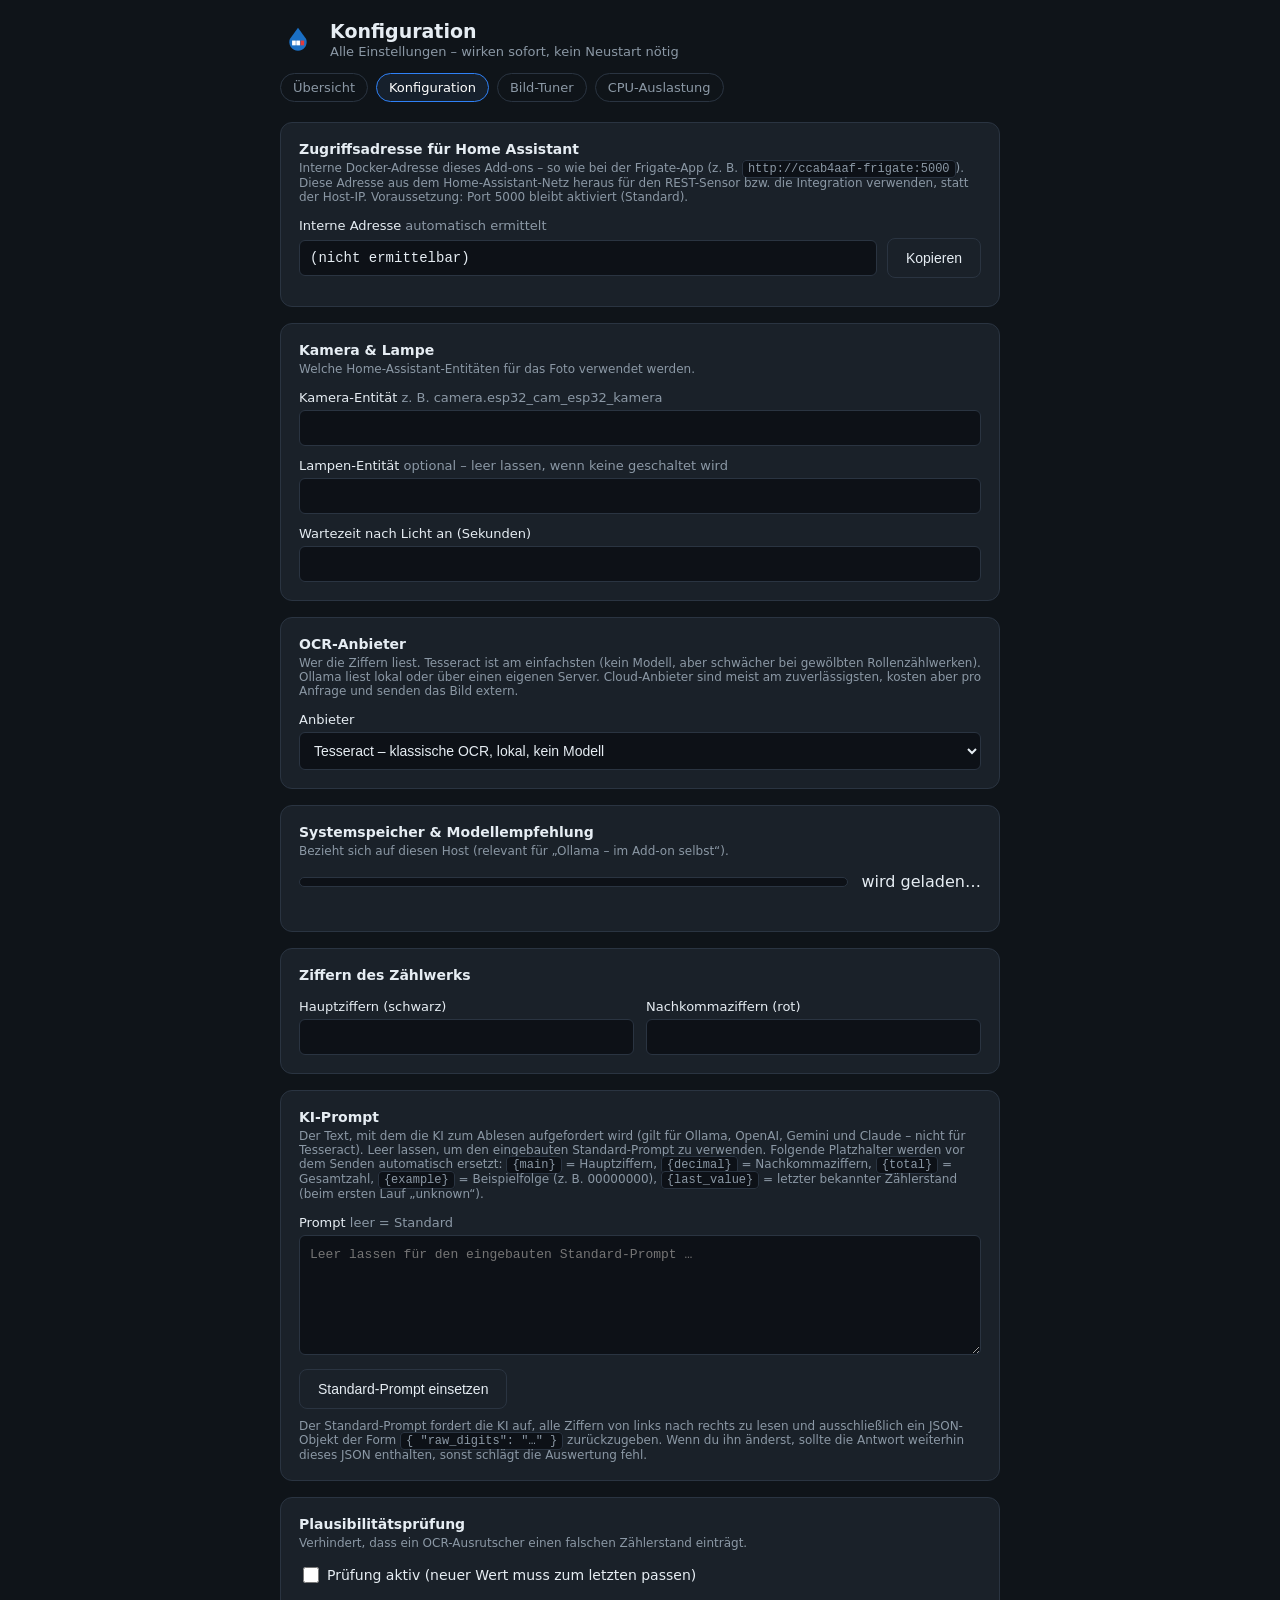
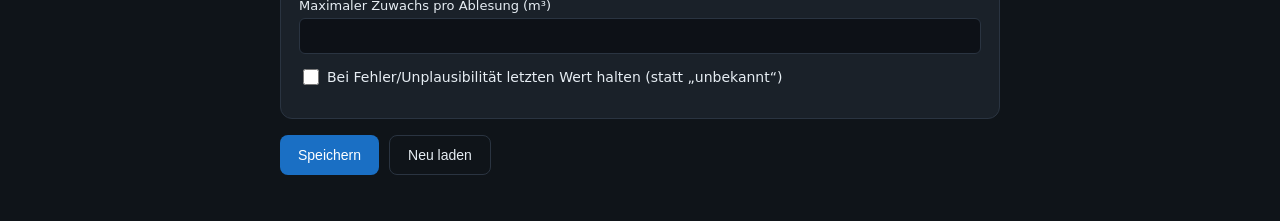
==== wasserzaehler_ocr/config.html @ 9ac81c45 "Add files via upload" ====
<!DOCTYPE html>
<html lang="de">
<head>
<meta charset="utf-8">
<base href="./">
<meta name="viewport" content="width=device-width, initial-scale=1">
<title>Wasserzähler OCR – Konfiguration</title>
<style>
  :root { --bg:#0f1419; --card:#1a2129; --fg:#e6edf3; --muted:#8b98a5;
          --accent:#1a6fc4; --accent2:#2f81f7; --ok:#2ea043; --warn:#e23b3b; --amber:#d29922; }
  * { box-sizing:border-box; }
  body { margin:0; background:var(--bg); color:var(--fg);
         font-family:system-ui,-apple-system,Segoe UI,Roboto,sans-serif; }
  .wrap { max-width:760px; margin:0 auto; padding:20px; }
  header { display:flex; align-items:center; gap:14px; margin-bottom:10px; }
  .drop { width:36px; height:36px; flex:none; }
  h1 { margin:0; font-size:19px; }
  .sub { color:var(--muted); font-size:13px; margin-top:2px; }
  nav { display:flex; gap:8px; margin:14px 0 20px; }
  nav a { color:var(--muted); text-decoration:none; font-size:13px; padding:6px 12px;
          border-radius:999px; border:1px solid #2a3441; }
  nav a.active, nav a:hover { color:#fff; border-color:var(--accent2); background:#16202c; }
  .card { background:var(--card); border:1px solid #2a3441; border-radius:12px; padding:18px; margin-bottom:16px; }
  .card h2 { margin:0 0 4px; font-size:14px; color:var(--fg); }
  .card .desc { color:var(--muted); font-size:12px; margin-bottom:14px; }
  label { display:block; font-size:13px; margin:12px 0 5px; color:var(--fg); }
  label .hint { color:var(--muted); font-weight:normal; }
  input[type=text], input[type=number], input[type=password], select, textarea {
        width:100%; background:#0d1117; color:var(--fg); border:1px solid #2a3441;
        border-radius:6px; padding:9px 10px; font-size:14px; }
  textarea { font-family:ui-monospace,Menlo,Consolas,monospace; font-size:13px;
        line-height:1.5; resize:vertical; min-height:120px; }
  code { background:#0d1117; border:1px solid #2a3441; border-radius:4px;
        padding:1px 5px; font-size:12px; }
  input[type=checkbox] { width:16px; height:16px; vertical-align:middle; margin-right:8px; }
  .checkrow { display:flex; align-items:center; margin:12px 0; font-size:14px; }
  .provider-fields { border-left:2px solid #2a3441; padding-left:14px; margin-top:14px; display:none; }
  .provider-fields.show { display:block; }
  .row2 { display:grid; grid-template-columns:1fr 1fr; gap:12px; }
  @media (max-width:560px){ .row2 { grid-template-columns:1fr; } }
  button { background:var(--accent); color:#fff; border:0; border-radius:8px;
          padding:11px 18px; font-size:14px; cursor:pointer; }
  button:hover { background:var(--accent2); }
  button.ghost { background:transparent; border:1px solid #2a3441; color:var(--fg); }
  .status { font-size:13px; margin-top:12px; min-height:18px; }
  .status.ok { color:var(--ok); } .status.err { color:var(--warn); }
  .ramwrap { display:flex; align-items:center; gap:14px; flex-wrap:wrap; }
  .rambar { flex:1; min-width:160px; height:10px; border-radius:999px; background:#0d1117;
            border:1px solid #2a3441; overflow:hidden; }
  .rambar-fill { height:100%; background:var(--accent2); }
  .modeltable { width:100%; border-collapse:collapse; font-size:13px; margin-top:12px; }
  .modeltable th, .modeltable td { text-align:left; padding:8px 6px; border-bottom:1px solid #222c36; }
  .modeltable th { color:var(--muted); font-weight:normal; font-size:12px; }
  .fits { color:var(--ok); } .nofits { color:var(--muted); }
  .usebtn { font-size:12px; padding:5px 10px; }
  .note { font-size:12px; color:var(--muted); margin-top:10px; }
</style>
</head>
<body>
<div class="wrap">
  <header>
    <svg class="drop" viewBox="0 0 256 256" xmlns="http://www.w3.org/2000/svg">
      <path d="M128 40 L70 120 a62 62 0 1 0 116 0 Z" fill="#1a6fc4"/>
      <rect x="86" y="132" width="26" height="34" fill="#fff"/>
      <rect x="116" y="132" width="26" height="34" fill="#fff"/>
      <rect x="146" y="132" width="26" height="34" fill="#e23b3b"/>
    </svg>
    <div><h1>Konfiguration</h1><div class="sub">Alle Einstellungen – wirken sofort, kein Neustart nötig</div></div>
  </header>
  <nav>
    <a href=".">Übersicht</a>
    <a href="config" class="active">Konfiguration</a>
    <a href="tuner">Bild-Tuner</a>
 <a href="cpu" style="color:#8b98a5;text-decoration:none;font-size:13px;padding:6px 12px;border-radius:999px;border:1px solid #2a3441;">CPU-Auslastung</a>
  </nav>

  <div class="card">
    <h2>Zugriffsadresse für Home Assistant</h2>
    <div class="desc">Interne Docker-Adresse dieses Add-ons – so wie bei der Frigate-App
      (z. B. <code>http://ccab4aaf-frigate:5000</code>). Diese Adresse aus dem
      Home-Assistant-Netz heraus für den REST-Sensor bzw. die Integration verwenden,
      statt der Host-IP. Voraussetzung: Port 5000 bleibt aktiviert (Standard).</div>
    <label>Interne Adresse <span class="hint">automatisch ermittelt</span></label>
    <div style="display:flex; gap:10px; align-items:center;">
      <input type="text" id="internal_url" readonly style="font-family:ui-monospace,Menlo,Consolas,monospace;">
      <button id="copyUrlBtn" class="ghost" type="button" style="white-space:nowrap;">Kopieren</button>
    </div>
    <div class="note" id="hostinfo_note"></div>
  </div>

  <div class="card">
    <h2>Kamera &amp; Lampe</h2>
    <div class="desc">Welche Home-Assistant-Entitäten für das Foto verwendet werden.</div>
    <label>Kamera-Entität <span class="hint">z. B. camera.esp32_cam_esp32_kamera</span></label>
    <input type="text" id="camera_entity">
    <label>Lampen-Entität <span class="hint">optional – leer lassen, wenn keine geschaltet wird</span></label>
    <input type="text" id="light_entity">
    <label>Wartezeit nach Licht an (Sekunden)</label>
    <input type="number" id="light_warmup" min="0" step="1">
  </div>

  <div class="card">
    <h2>OCR-Anbieter</h2>
    <div class="desc">Wer die Ziffern liest. Tesseract ist am einfachsten (kein Modell, aber schwächer bei
      gewölbten Rollenzählwerken). Ollama liest lokal oder über einen eigenen Server. Cloud-Anbieter sind
      meist am zuverlässigsten, kosten aber pro Anfrage und senden das Bild extern.</div>
    <label>Anbieter</label>
    <select id="ocr_provider">
      <option value="tesseract">Tesseract – klassische OCR, lokal, kein Modell</option>
      <option value="ollama_local">Ollama – im Add-on selbst (lokal)</option>
      <option value="ollama_remote">Ollama – eigener Server (extern)</option>
      <option value="openai">OpenAI (Cloud)</option>
      <option value="gemini">Google Gemini (Cloud)</option>
      <option value="claude">Anthropic Claude (Cloud)</option>
    </select>

    <div class="provider-fields" id="fields_tesseract">
      <div class="note">Keine weiteren Einstellungen nötig. Tesseract läuft direkt im Add-on.</div>
    </div>

    <div class="provider-fields" id="fields_ollama_local">
      <label>Modell <span class="hint">wird beim ersten Start automatisch geladen</span></label>
      <input type="text" id="ollama_model_local" placeholder="z. B. qwen2.5vl:3b">
      <div class="note">Läuft auf diesem Host (derselbe Rechner wie Home Assistant) –
        die RAM-Empfehlung unten bezieht sich genau darauf.</div>
      <label>CPU-Threads pro Anfrage <span class="hint">0 = automatisch (Ollama entscheidet)</span></label>
      <input type="number" id="ollama_num_thread_local" min="0" step="1">
      <label>Maximale CPU-Auslastung <span class="hint">0 = unbegrenzt. 100% = 1 Kern voll, 400% = 4 Kerne voll</span></label>
      <input type="number" id="ollama_local_cpu_percent" min="0" step="25">
      <div class="note">Beide Regler bremsen die Erkennung, wenn sie zu eng gesetzt sind – gut zum
        Schonen des Home-Assistant-Hosts, aber Ablesungen dauern dann länger.</div>
      <div class="btns" style="margin-top:14px;">
        <button id="pruneLocalBtn" class="ghost" type="button">Ungenutzte Modelle löschen</button>
      </div>
      <div class="note">Entfernt alle im Add-on heruntergeladenen Ollama-Modelle bis auf das oben
        eingetragene – schafft Speicherplatz auf dem Home-Assistant-Host. Gelöschte Modelle werden bei
        erneuter Nutzung automatisch neu geladen.</div>
      <div class="status" id="pruneLocalStatus"></div>
    </div>

    <div class="provider-fields" id="fields_ollama_remote">
      <label>Server-URL <span class="hint">vollständig, inkl. /api/generate</span></label>
      <input type="text" id="ollama_url" placeholder="http://192.168.3.50:11434/api/generate">
      <label>Modell</label>
      <input type="text" id="ollama_model_remote" placeholder="z. B. qwen2.5vl:7b">
      <label>Timeout (Sekunden)</label>
      <input type="number" id="ollama_timeout" min="5" step="5">
      <label>CPU-Threads pro Anfrage <span class="hint">0 = automatisch. Wirkt auf dem externen Server.</span></label>
      <input type="number" id="ollama_num_thread_remote" min="0" step="1">
      <div class="btns" style="margin-top:14px;">
        <button id="pruneRemoteBtn" class="ghost" type="button">Ungenutzte Modelle löschen</button>
      </div>
      <div class="note">Entfernt auf dem externen Ollama-Server alle heruntergeladenen Modelle bis auf das
        oben eingetragene. Gelöschte Modelle werden bei erneuter Nutzung automatisch neu geladen.</div>
      <div class="status" id="pruneRemoteStatus"></div>
    </div>

    <div class="provider-fields" id="fields_openai">
      <label>API-Schlüssel <span class="hint" id="openai_key_hint"></span></label>
      <input type="password" id="openai_api_key" placeholder="sk-...">
      <label>Modell</label>
      <input type="text" id="openai_model" placeholder="gpt-4o-mini">
    </div>

    <div class="provider-fields" id="fields_gemini">
      <label>API-Schlüssel <span class="hint" id="gemini_key_hint"></span></label>
      <input type="password" id="gemini_api_key" placeholder="AIza...">
      <label>Modell</label>
      <input type="text" id="gemini_model" placeholder="gemini-2.0-flash">
    </div>

    <div class="provider-fields" id="fields_claude">
      <label>API-Schlüssel <span class="hint" id="claude_key_hint"></span></label>
      <input type="password" id="claude_api_key" placeholder="sk-ant-...">
      <label>Modell</label>
      <input type="text" id="claude_model" placeholder="claude-3-5-sonnet-20241022">
    </div>
  </div>

  <div class="card">
    <h2>Systemspeicher &amp; Modellempfehlung</h2>
    <div class="desc">Bezieht sich auf diesen Host (relevant für „Ollama – im Add-on selbst“).</div>
    <div class="ramwrap">
      <div class="rambar"><div class="rambar-fill" id="rambar" style="width:0%"></div></div>
      <span id="ramtext" class="hint">wird geladen…</span>
    </div>
    <table class="modeltable" id="modeltable"><tbody></tbody></table>
    <div class="note" id="tesseract_note"></div>
  </div>

  <div class="card">
    <h2>Ziffern des Zählwerks</h2>
    <div class="row2">
      <div>
        <label>Hauptziffern (schwarz)</label>
        <input type="number" id="ocr_main_digits" min="0" step="1">
      </div>
      <div>
        <label>Nachkommaziffern (rot)</label>
        <input type="number" id="ocr_decimal_digits" min="0" step="1">
      </div>
    </div>
  </div>

  <div class="card">
    <h2>KI-Prompt</h2>
    <div class="desc">Der Text, mit dem die KI zum Ablesen aufgefordert wird (gilt für Ollama, OpenAI,
      Gemini und Claude – nicht für Tesseract). Leer lassen, um den eingebauten Standard-Prompt zu verwenden.
      Folgende Platzhalter werden vor dem Senden automatisch ersetzt:
      <code>{main}</code> = Hauptziffern, <code>{decimal}</code> = Nachkommaziffern,
      <code>{total}</code> = Gesamtzahl, <code>{example}</code> = Beispielfolge (z. B. 00000000),
      <code>{last_value}</code> = letzter bekannter Zählerstand (beim ersten Lauf „unknown“).</div>
    <label>Prompt <span class="hint">leer = Standard</span></label>
    <textarea id="ocr_prompt" placeholder="Leer lassen für den eingebauten Standard-Prompt …"></textarea>
    <div class="btns" style="display:flex; gap:10px; margin-top:10px;">
      <button id="promptDefaultBtn" class="ghost" type="button">Standard-Prompt einsetzen</button>
    </div>
    <div class="note">Der Standard-Prompt fordert die KI auf, alle Ziffern von links nach rechts zu lesen
      und ausschließlich ein JSON-Objekt der Form <code>{ "raw_digits": "…" }</code> zurückzugeben.
      Wenn du ihn änderst, sollte die Antwort weiterhin dieses JSON enthalten, sonst schlägt die Auswertung fehl.</div>
  </div>

  <div class="card">
    <h2>Plausibilitätsprüfung</h2>
    <div class="desc">Verhindert, dass ein OCR-Ausrutscher einen falschen Zählerstand einträgt.</div>
    <div class="checkrow"><input type="checkbox" id="plausibility_check">
      <span>Prüfung aktiv (neuer Wert muss zum letzten passen)</span></div>
    <label>Maximaler Zuwachs pro Ablesung (m³)</label>
    <input type="number" id="max_increase" min="0" step="0.1">
    <div class="checkrow"><input type="checkbox" id="hold_last_on_failure">
      <span>Bei Fehler/Unplausibilität letzten Wert halten (statt „unbekannt“)</span></div>
  </div>

  <div class="btns" style="display:flex; gap:10px;">
    <button id="saveBtn">Speichern</button>
    <button id="reloadBtn" class="ghost">Neu laden</button>
  </div>
  <div class="status" id="saveStatus"></div>
</div>

<script>
const el = id => document.getElementById(id);
const providers = ["tesseract","ollama_local","ollama_remote","openai","gemini","claude"];

// Muss mit DEFAULT_PROMPT in ocr_providers.py uebereinstimmen. Die Platzhalter
// bleiben hier absichtlich sichtbar, damit man den Standard als Vorlage nehmen
// und gezielt anpassen kann.
const DEFAULT_PROMPT = 'You are a precise OCR system for reading water meters. '
  + 'The meter has exactly {main} main digits (black/white) and exactly '
  + '{decimal} decimal digits (red). You must read all {total} digits from '
  + 'left to right. '
  + 'As a plausibility aid, the previous reading was {last_value}. The new '
  + 'reading is normally equal to or slightly higher than this and close to it '
  + '(the last decimal digits change fastest). Use this only as a hint and '
  + 'still read the digits exactly as they appear on the meter. '
  + 'ALWAYS and EXCLUSIVELY return the result as a valid JSON '
  + 'object with just one key called raw_digits. Replace the placeholder with '
  + 'the real value: { "raw_digits": "{example}" } '
  + 'Respond only with the JSON code.';

function showProviderFields(p) {
  providers.forEach(x => el("fields_"+x).classList.toggle("show", x===p));
}
el("ocr_provider").addEventListener("change", e => showProviderFields(e.target.value));

function loadSettings() {
  fetch("settings").then(r=>r.json()).then(s => {
    el("camera_entity").value = s.camera_entity || "";
    el("light_entity").value = s.light_entity || "";
    el("light_warmup").value = s.light_warmup;
    el("ocr_provider").value = s.ocr_provider;
    showProviderFields(s.ocr_provider);
    el("ollama_model_local").value = s.ollama_model || "";
    el("ollama_num_thread_local").value = s.ollama_num_thread || 0;
    el("ollama_local_cpu_percent").value = s.ollama_local_cpu_percent || 0;
    el("ollama_url").value = s.ollama_url || "";
    el("ollama_model_remote").value = s.ollama_model || "";
    el("ollama_timeout").value = s.ollama_timeout;
    el("ollama_num_thread_remote").value = s.ollama_num_thread || 0;
    el("openai_model").value = s.openai_model || "";
    el("gemini_model").value = s.gemini_model || "";
    el("claude_model").value = s.claude_model || "";
    el("openai_key_hint").textContent = s.has_openai_api_key ? "gesetzt – leer lassen, um zu behalten" : "noch nicht gesetzt";
    el("gemini_key_hint").textContent = s.has_gemini_api_key ? "gesetzt – leer lassen, um zu behalten" : "noch nicht gesetzt";
    el("claude_key_hint").textContent = s.has_claude_api_key ? "gesetzt – leer lassen, um zu behalten" : "noch nicht gesetzt";
    el("ocr_main_digits").value = s.ocr_main_digits;
    el("ocr_decimal_digits").value = s.ocr_decimal_digits;
    el("ocr_prompt").value = s.ocr_prompt || "";
    el("plausibility_check").checked = !!s.plausibility_check;
    el("max_increase").value = s.max_increase;
    el("hold_last_on_failure").checked = !!s.hold_last_on_failure;
  });
}

function loadSystemInfo() {
  fetch("system_info").then(r=>r.json()).then(d => {
    if (d.mem_total_gb) {
      const pct = Math.min(100, Math.round((d.mem_total_gb - d.mem_available_gb) / d.mem_total_gb * 100));
      el("rambar").style.width = pct + "%";
      el("ramtext").textContent = d.mem_available_gb + " GB frei von " + d.mem_total_gb + " GB";
    } else {
      el("ramtext").textContent = d.error || "unbekannt";
    }
    const tbody = document.querySelector("#modeltable tbody");
    tbody.innerHTML = "";
    (d.table||[]).forEach(row => {
      const tr = document.createElement("tr");
      const btn = row.fits ? `<button class="usebtn ghost" data-model="${row.model}">übernehmen</button>` : "";
      tr.innerHTML = `<td class="${row.fits?'fits':'nofits'}">${row.model}</td>
        <td class="hint">${row.min_ram_gb} GB</td>
        <td class="hint">${row.note}</td><td>${btn}</td>`;
      tbody.appendChild(tr);
    });
    tbody.querySelectorAll("button[data-model]").forEach(b => {
      b.addEventListener("click", () => {
        el("ocr_provider").value = "ollama_local";
        showProviderFields("ollama_local");
        el("ollama_model_local").value = b.dataset.model;
      });
    });
    el("tesseract_note").textContent = d.tesseract_note || "";
  });
}

el("saveBtn").addEventListener("click", () => {
  const provider = el("ocr_provider").value;
  const payload = {
    camera_entity: el("camera_entity").value.trim(),
    light_entity: el("light_entity").value.trim(),
    light_warmup: parseInt(el("light_warmup").value) || 0,
    ocr_provider: provider,
    ollama_url: el("ollama_url").value.trim(),
    ollama_model: provider === "ollama_local" ? el("ollama_model_local").value.trim() : el("ollama_model_remote").value.trim(),
    ollama_timeout: parseInt(el("ollama_timeout").value) || 120,
    ollama_num_thread: parseInt(provider === "ollama_local" ? el("ollama_num_thread_local").value : el("ollama_num_thread_remote").value) || 0,
    ollama_local_cpu_percent: parseInt(el("ollama_local_cpu_percent").value) || 0,
    openai_api_key: el("openai_api_key").value,
    openai_model: el("openai_model").value.trim(),
    gemini_api_key: el("gemini_api_key").value,
    gemini_model: el("gemini_model").value.trim(),
    claude_api_key: el("claude_api_key").value,
    claude_model: el("claude_model").value.trim(),
    ocr_main_digits: parseInt(el("ocr_main_digits").value) || 0,
    ocr_decimal_digits: parseInt(el("ocr_decimal_digits").value) || 0,
    ocr_prompt: el("ocr_prompt").value,
    plausibility_check: el("plausibility_check").checked,
    max_increase: parseFloat(el("max_increase").value) || 0,
    hold_last_on_failure: el("hold_last_on_failure").checked,
  };
  const st = el("saveStatus"); st.className="status"; st.textContent="Speichere…";
  fetch("settings", {method:"POST", headers:{"Content-Type":"application/json"}, body:JSON.stringify(payload)})
    .then(r=>r.json()).then(d => {
      if (d.ok) { st.className="status ok"; st.textContent="Gespeichert – wirkt sofort, kein Neustart nötig.";
        el("openai_api_key").value=""; el("gemini_api_key").value=""; el("claude_api_key").value="";
        loadSettings(); }
      else { st.className="status err"; st.textContent="Fehler: "+(d.error||""); }
    }).catch(e => { st.className="status err"; st.textContent="Fehler: "+e; });
});
el("reloadBtn").addEventListener("click", loadSettings);
el("promptDefaultBtn").addEventListener("click", () => { el("ocr_prompt").value = DEFAULT_PROMPT; });

// --- Ungenutzte Ollama-Modelle löschen ---
function pruneOllama(target, keepModel, statusEl) {
  const keep = (keepModel || "").trim();
  const question = keep
    ? 'Alle heruntergeladenen Ollama-Modelle löschen außer "' + keep + '"?\n\n'
      + 'Gelöschte Modelle müssen bei erneuter Nutzung neu heruntergeladen werden.'
    : 'Es ist kein aktuelles Modell eingetragen – es würden ALLE heruntergeladenen '
      + 'Ollama-Modelle gelöscht. Fortfahren?';
  if (!confirm(question)) return;

  statusEl.className = "status"; statusEl.textContent = "Lösche…";
  fetch("ollama_delete_unused", {
    method: "POST", headers: {"Content-Type": "application/json"},
    body: JSON.stringify({target: target, keep: keep})
  }).then(r => r.json()).then(d => {
    if (d.error && !d.deleted) {
      statusEl.className = "status err";
      statusEl.textContent = "Fehler: " + d.error;
      return;
    }
    const parts = [];
    parts.push("Gelöscht: " + (d.deleted && d.deleted.length ? d.deleted.join(", ") : "keine"));
    parts.push("Behalten: " + (d.kept && d.kept.length ? d.kept.join(", ") : "keine"));
    if (d.errors && d.errors.length) parts.push("Fehler: " + d.errors.join("; "));
    statusEl.className = (d.errors && d.errors.length) ? "status err" : "status ok";
    statusEl.textContent = parts.join(" · ");
  }).catch(e => { statusEl.className = "status err"; statusEl.textContent = "Fehler: " + e; });
}
el("pruneLocalBtn").addEventListener("click",
  () => pruneOllama("local", el("ollama_model_local").value, el("pruneLocalStatus")));
el("pruneRemoteBtn").addEventListener("click",
  () => pruneOllama("remote", el("ollama_model_remote").value, el("pruneRemoteStatus")));

// --- Interne Zugriffsadresse (Frigate-Stil) ---
function loadHostInfo() {
  fetch("hostinfo").then(r => r.json()).then(d => {
    const url = d.internal_url || "";
    el("internal_url").value = url || "(Hostname nicht ermittelbar)";
    el("hostinfo_note").textContent = url
      ? "Beispiel für den REST-Sensor: " + url + "/process"
      : "Der Container-Hostname konnte nicht bestimmt werden – nutze ersatzweise http://<HA-HOST-IP>:5000.";
  }).catch(() => {
    el("internal_url").value = "(nicht ermittelbar)";
  });
}
el("copyUrlBtn").addEventListener("click", () => {
  const inp = el("internal_url");
  inp.select(); inp.setSelectionRange(0, 99999);
  const done = () => { const b = el("copyUrlBtn"); const t = b.textContent; b.textContent = "Kopiert"; setTimeout(() => b.textContent = t, 1500); };
  if (navigator.clipboard) { navigator.clipboard.writeText(inp.value).then(done).catch(() => { try { document.execCommand("copy"); done(); } catch (e) {} }); }
  else { try { document.execCommand("copy"); done(); } catch (e) {} }
});

loadSettings();
loadSystemInfo();
loadHostInfo();
</script>
</body>
</html>
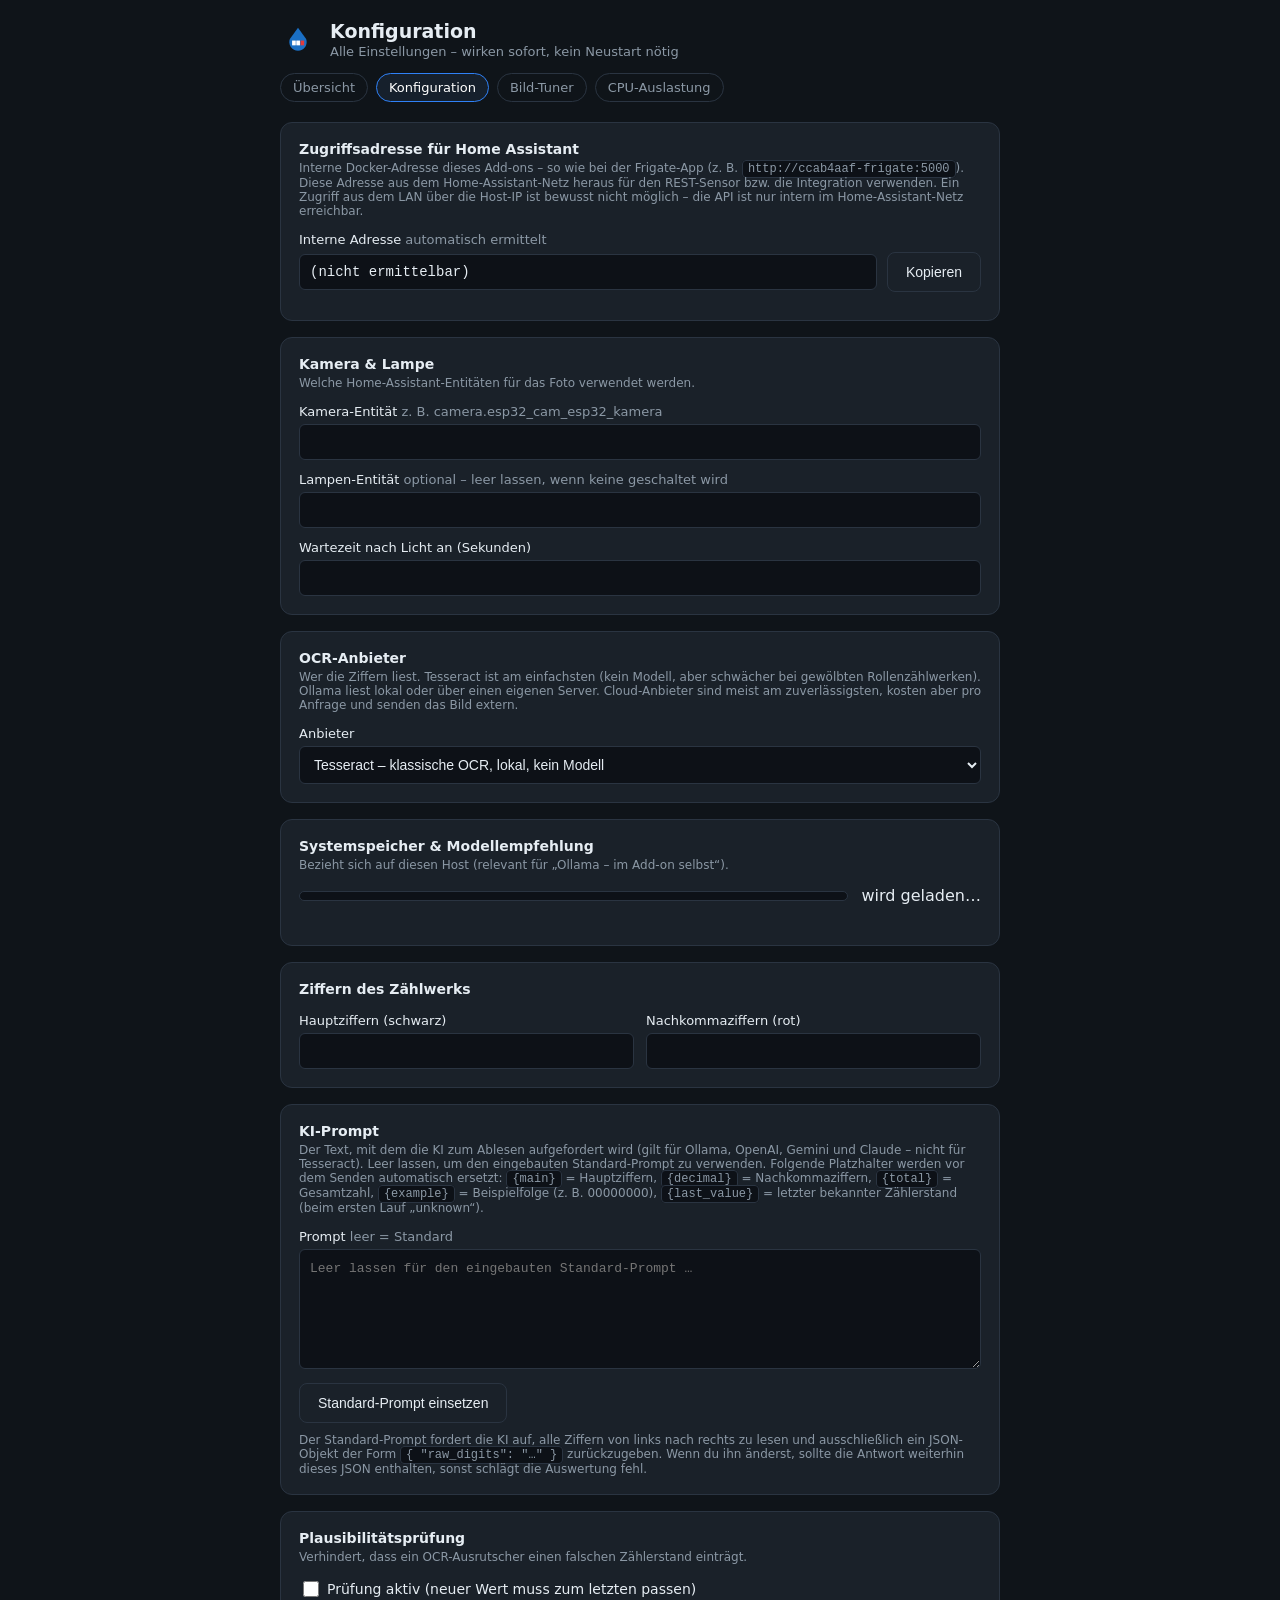
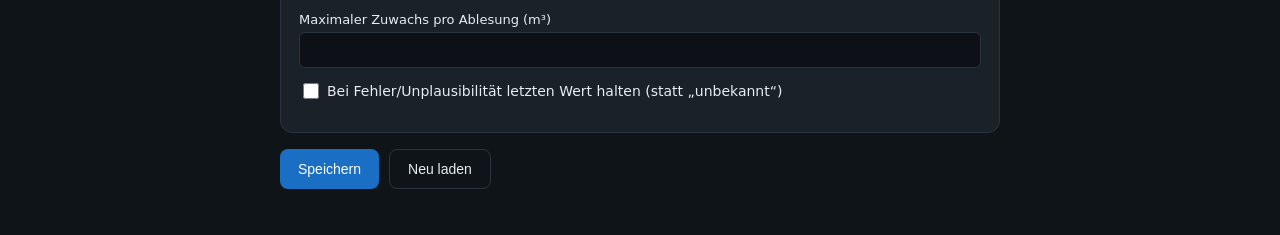
==== commit f0091390: "Add files via upload" ====
--- a/wasserzaehler_ocr/config.html
+++ b/wasserzaehler_ocr/config.html
@@ -78,8 +78,9 @@
     <h2>Zugriffsadresse für Home Assistant</h2>
     <div class="desc">Interne Docker-Adresse dieses Add-ons – so wie bei der Frigate-App
       (z. B. <code>http://ccab4aaf-frigate:5000</code>). Diese Adresse aus dem
-      Home-Assistant-Netz heraus für den REST-Sensor bzw. die Integration verwenden,
-      statt der Host-IP. Voraussetzung: Port 5000 bleibt aktiviert (Standard).</div>
+      Home-Assistant-Netz heraus für den REST-Sensor bzw. die Integration verwenden.
+      Ein Zugriff aus dem LAN über die Host-IP ist bewusst nicht möglich – die API ist
+      nur intern im Home-Assistant-Netz erreichbar.</div>
     <label>Interne Adresse <span class="hint">automatisch ermittelt</span></label>
     <div style="display:flex; gap:10px; align-items:center;">
       <input type="text" id="internal_url" readonly style="font-family:ui-monospace,Menlo,Consolas,monospace;">
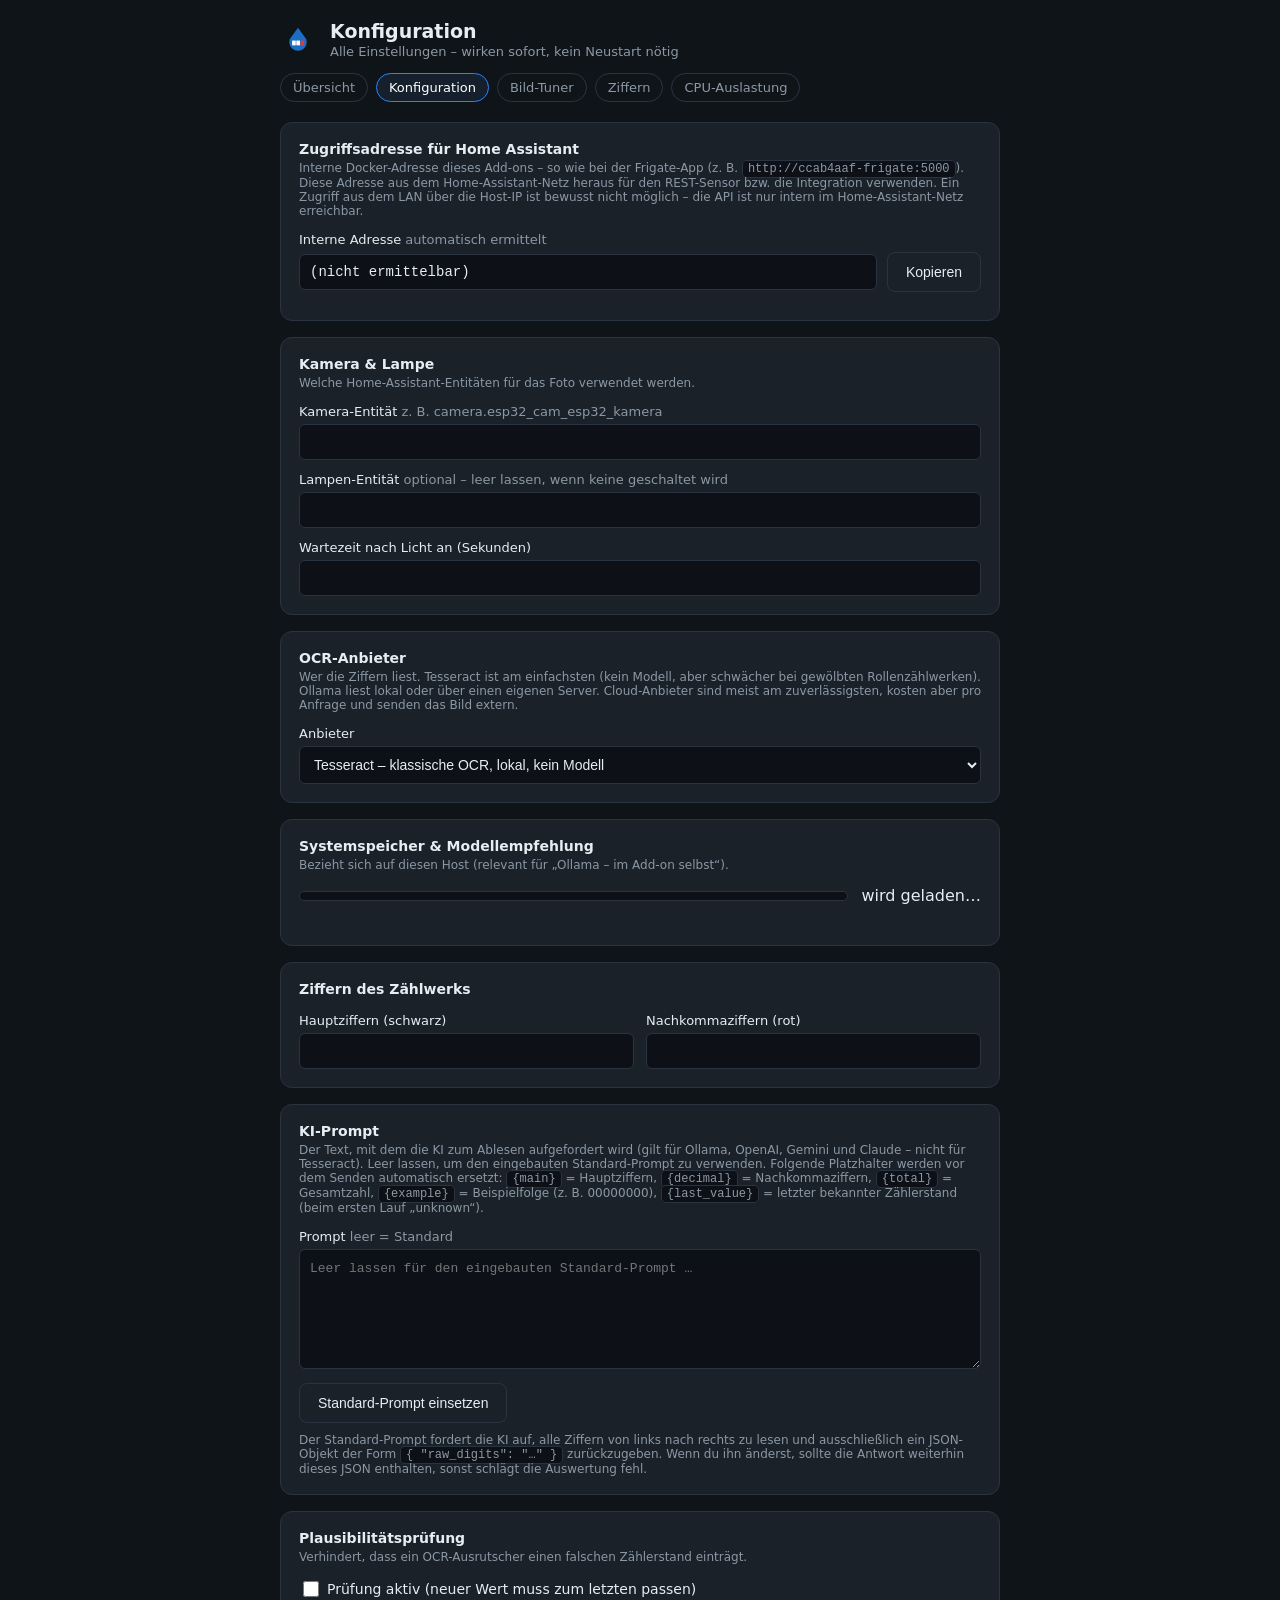
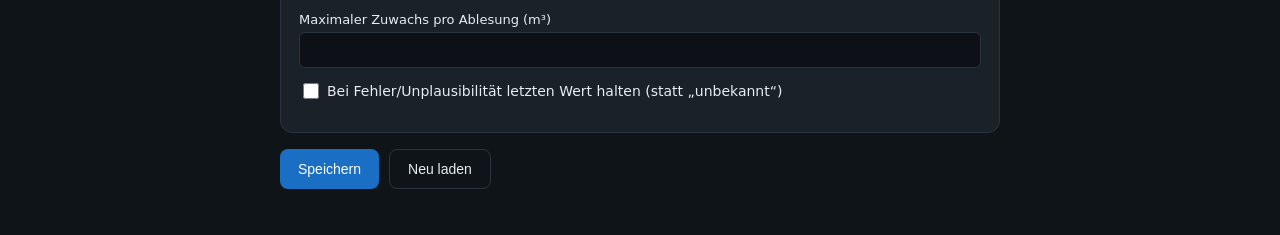
==== commit bd7c1f9e: "Add files via upload" ====
--- a/wasserzaehler_ocr/config.html
+++ b/wasserzaehler_ocr/config.html
@@ -71,6 +71,7 @@
     <a href=".">Übersicht</a>
     <a href="config" class="active">Konfiguration</a>
     <a href="tuner">Bild-Tuner</a>
+    <a href="digits">Ziffern</a>
  <a href="cpu" style="color:#8b98a5;text-decoration:none;font-size:13px;padding:6px 12px;border-radius:999px;border:1px solid #2a3441;">CPU-Auslastung</a>
   </nav>
 
@@ -108,6 +109,7 @@
     <label>Anbieter</label>
     <select id="ocr_provider">
       <option value="tesseract">Tesseract – klassische OCR, lokal, kein Modell</option>
+      <option value="tflite">TFLite – lokale Ziffernerkennung (AI-on-the-edge-Modelle)</option>
       <option value="ollama_local">Ollama – im Add-on selbst (lokal)</option>
       <option value="ollama_remote">Ollama – eigener Server (extern)</option>
       <option value="openai">OpenAI (Cloud)</option>
@@ -117,6 +119,29 @@
 
     <div class="provider-fields" id="fields_tesseract">
       <div class="note">Keine weiteren Einstellungen nötig. Tesseract läuft direkt im Add-on.</div>
+    </div>
+
+    <div class="provider-fields" id="fields_tflite">
+      <div class="desc">Erkennt jede Ziffer einzeln mit einem kleinen, lokalen TFLite-Modell
+        (wie bei „AI-on-the-edge"). Sehr genügsam, keine Cloud, kein Ollama. Der
+        Zahlenausschnitt wird dazu in gleich breite Ziffernstreifen geteilt – stelle
+        oben „Ziffern des Zählwerks" korrekt ein und schneide im Bild-Tuner möglichst
+        eng auf die Ziffern zu.</div>
+      <label>Modell <span class="hint">aus dem Modell-Ordner</span></label>
+      <div style="display:flex; gap:10px; align-items:center;">
+        <select id="tflite_model"><option value="">(lade Modelle …)</option></select>
+        <button id="tfliteReloadBtn" class="ghost" type="button" style="white-space:nowrap;">Ordner neu einlesen</button>
+      </div>
+      <div class="note" id="tflite_note">Modelle liegen im Ordner <code>/data/models</code>
+        (benutzereigen, bleibt bei Updates erhalten) sowie den mitgelieferten unter
+        <code>/app/models</code>. Eigene <code>.tflite</code>-Dateien einfach in
+        <code>/data/models</code> ablegen und „Ordner neu einlesen" klicken.</div>
+      <div class="btns" style="margin-top:12px;">
+        <a href="digits" class="btn" style="display:inline-block;text-decoration:none;background:var(--accent);color:#fff;border-radius:8px;padding:9px 14px;font-size:14px;">Ziffern-Positionen festlegen →</a>
+      </div>
+      <div class="note">Jede Ziffer wird einzeln über eine eigene Box im Bild bestimmt (AI-on-the-edge-Stil)
+        und einzeln durchs Modell geschickt. Ohne definierte Boxen teilt das Add-on den Ausschnitt ersatzweise
+        gleichmäßig auf.</div>
     </div>
 
     <div class="provider-fields" id="fields_ollama_local">
@@ -137,6 +162,13 @@
         eingetragene – schafft Speicherplatz auf dem Home-Assistant-Host. Gelöschte Modelle werden bei
         erneuter Nutzung automatisch neu geladen.</div>
       <div class="status" id="pruneLocalStatus"></div>
+      <div class="btns" style="margin-top:16px;">
+        <button id="restartBtn" class="ghost" type="button">Add-on neu starten</button>
+      </div>
+      <div class="note"><strong>Wichtig:</strong> Nach dem Ändern des lokalen Modells zuerst
+        „Einstellungen speichern", dann hier neu starten – erst dann wird das neue Modell geladen
+        (und ggf. heruntergeladen).</div>
+      <div class="status" id="restartStatus"></div>
     </div>
 
     <div class="provider-fields" id="fields_ollama_remote">
@@ -241,7 +273,7 @@
 
 <script>
 const el = id => document.getElementById(id);
-const providers = ["tesseract","ollama_local","ollama_remote","openai","gemini","claude"];
+const providers = ["tesseract","tflite","ollama_local","ollama_remote","openai","gemini","claude"];
 
 // Muss mit DEFAULT_PROMPT in ocr_providers.py uebereinstimmen. Die Platzhalter
 // bleiben hier absichtlich sichtbar, damit man den Standard als Vorlage nehmen
@@ -271,6 +303,7 @@
     el("light_warmup").value = s.light_warmup;
     el("ocr_provider").value = s.ocr_provider;
     showProviderFields(s.ocr_provider);
+    loadTfliteModels(s.tflite_model || "");
     el("ollama_model_local").value = s.ollama_model || "";
     el("ollama_num_thread_local").value = s.ollama_num_thread || 0;
     el("ollama_local_cpu_percent").value = s.ollama_local_cpu_percent || 0;
@@ -330,6 +363,7 @@
     light_entity: el("light_entity").value.trim(),
     light_warmup: parseInt(el("light_warmup").value) || 0,
     ocr_provider: provider,
+    tflite_model: el("tflite_model").value,
     ollama_url: el("ollama_url").value.trim(),
     ollama_model: provider === "ollama_local" ? el("ollama_model_local").value.trim() : el("ollama_model_remote").value.trim(),
     ollama_timeout: parseInt(el("ollama_timeout").value) || 120,
@@ -413,6 +447,52 @@
   else { try { document.execCommand("copy"); done(); } catch (e) {} }
 });
 
+// --- TFLite-Modelle aus dem Ordner laden ---
+function loadTfliteModels(selected) {
+  const sel = el("tflite_model");
+  const want = selected !== undefined ? selected : sel.value;
+  fetch("tflite_models").then(r => r.json()).then(d => {
+    const models = d.models || [];
+    sel.innerHTML = "";
+    if (!models.length) {
+      sel.innerHTML = '<option value="">(keine Modelle im Ordner gefunden)</option>';
+      el("tflite_note").textContent = "Keine .tflite-Modelle gefunden – Dateien in /data/models ablegen und neu einlesen.";
+      return;
+    }
+    for (const m of models) {
+      const o = document.createElement("option");
+      o.value = m; o.textContent = m;
+      sel.appendChild(o);
+    }
+    if (want && models.includes(want)) sel.value = want;
+    el("tflite_note").textContent =
+      models.length + " Modell(e) gefunden. Eigene .tflite-Dateien in /data/models ablegen und neu einlesen.";
+  }).catch(() => {
+    sel.innerHTML = '<option value="">(Fehler beim Laden)</option>';
+  });
+}
+el("tfliteReloadBtn").addEventListener("click", () => loadTfliteModels());
+
+// --- Add-on neu starten ---
+el("restartBtn").addEventListener("click", () => {
+  if (!confirm("Add-on jetzt neu starten? Laufende Ablesungen werden kurz unterbrochen.")) return;
+  const s = el("restartStatus");
+  s.className = "status"; s.textContent = "Neustart wird ausgelöst … die Seite ist gleich kurz nicht erreichbar.";
+  fetch("restart_addon", {method: "POST"}).then(r => r.json()).then(d => {
+    if (d.ok) {
+      s.className = "status ok";
+      s.textContent = "Neustart läuft. Bitte ~20 s warten und die Seite neu laden.";
+    } else {
+      s.className = "status err";
+      s.textContent = "Fehler: " + (d.error || "unbekannt");
+    }
+  }).catch(() => {
+    // Verbindungsabbruch ist beim Neustart normal
+    s.className = "status ok";
+    s.textContent = "Neustart läuft. Bitte ~20 s warten und die Seite neu laden.";
+  });
+});
+
 loadSettings();
 loadSystemInfo();
 loadHostInfo();
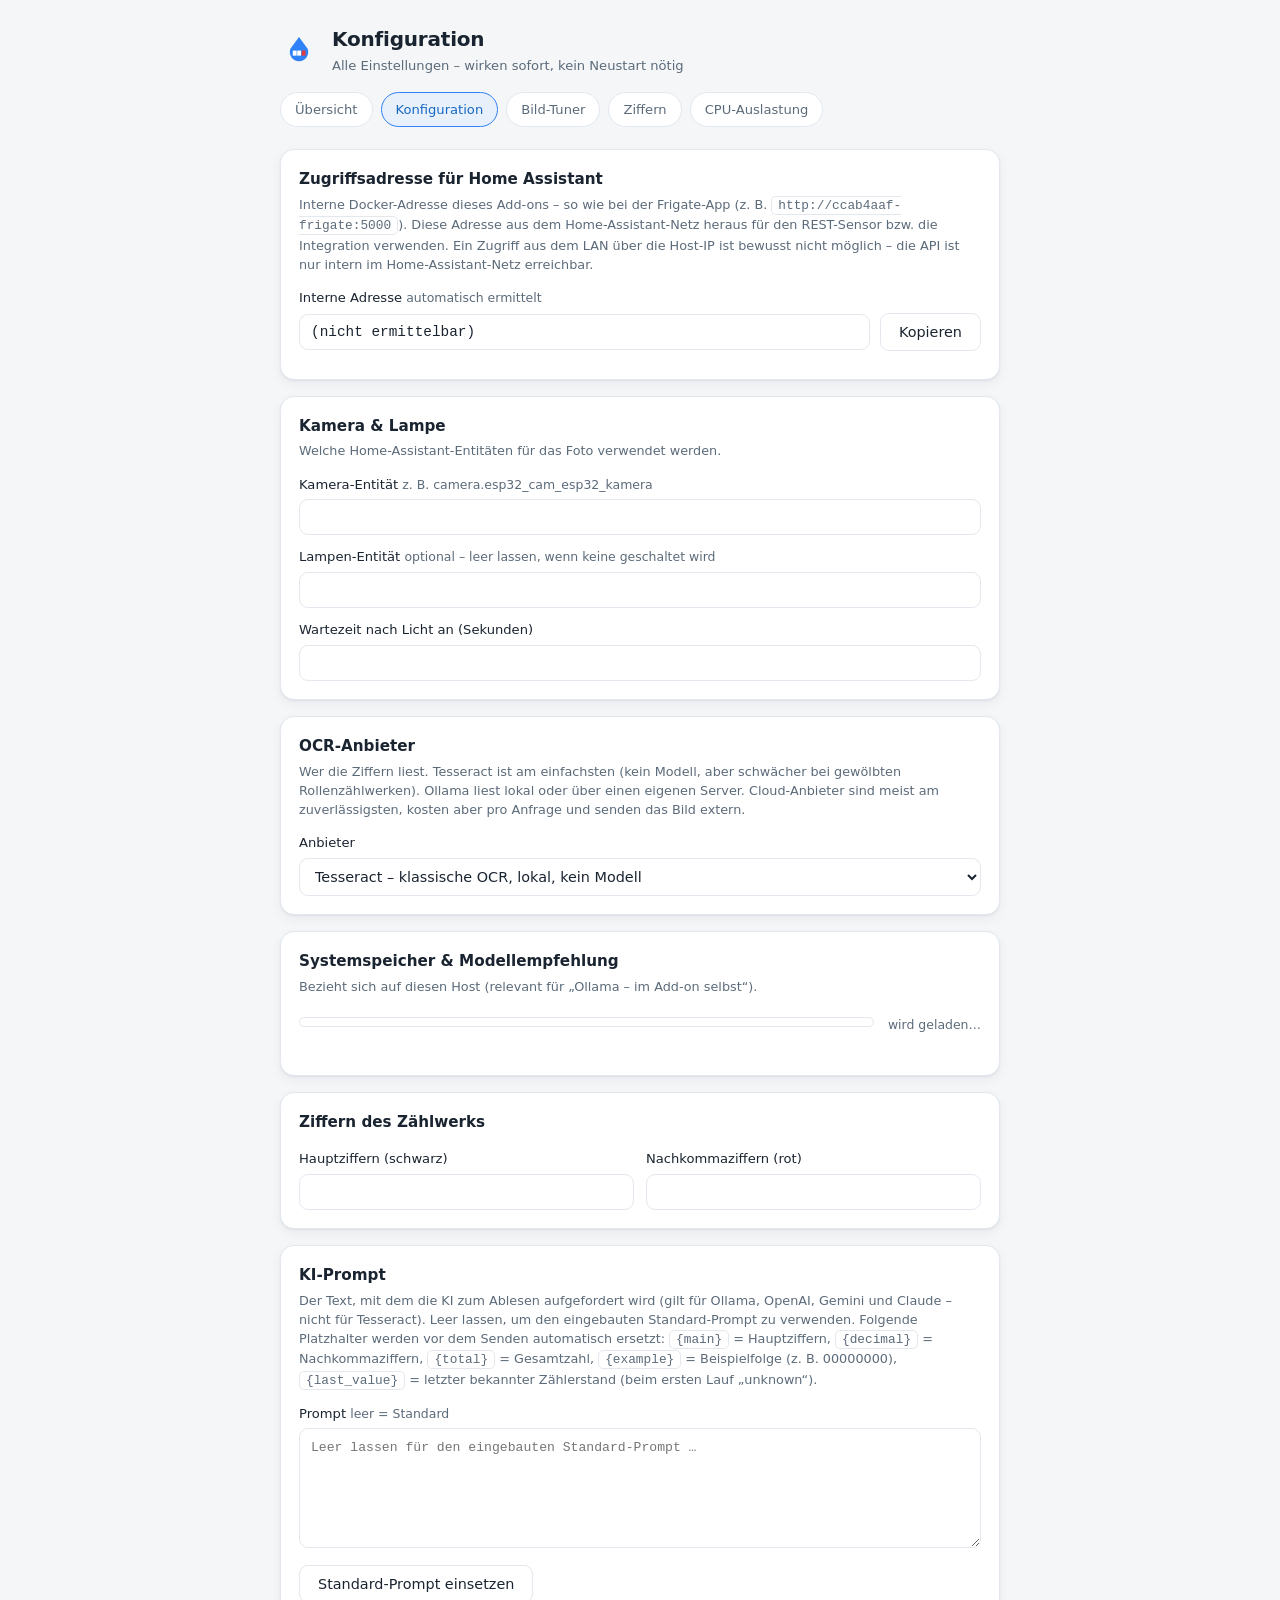
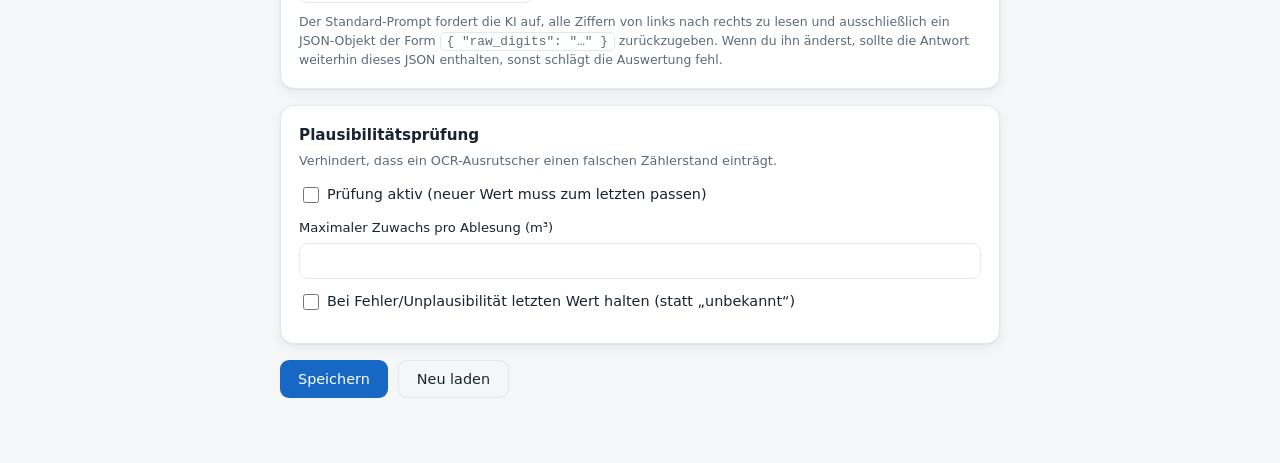
==== commit f8928b2a: "Add files via upload" ====
--- a/wasserzaehler_ocr/config.html
+++ b/wasserzaehler_ocr/config.html
@@ -5,62 +5,29 @@
 <base href="./">
 <meta name="viewport" content="width=device-width, initial-scale=1">
 <title>Wasserzähler OCR – Konfiguration</title>
+<link rel="stylesheet" href="app.css">
 <style>
-  :root { --bg:#0f1419; --card:#1a2129; --fg:#e6edf3; --muted:#8b98a5;
-          --accent:#1a6fc4; --accent2:#2f81f7; --ok:#2ea043; --warn:#e23b3b; --amber:#d29922; }
-  * { box-sizing:border-box; }
-  body { margin:0; background:var(--bg); color:var(--fg);
-         font-family:system-ui,-apple-system,Segoe UI,Roboto,sans-serif; }
-  .wrap { max-width:760px; margin:0 auto; padding:20px; }
-  header { display:flex; align-items:center; gap:14px; margin-bottom:10px; }
-  .drop { width:36px; height:36px; flex:none; }
-  h1 { margin:0; font-size:19px; }
-  .sub { color:var(--muted); font-size:13px; margin-top:2px; }
-  nav { display:flex; gap:8px; margin:14px 0 20px; }
-  nav a { color:var(--muted); text-decoration:none; font-size:13px; padding:6px 12px;
-          border-radius:999px; border:1px solid #2a3441; }
-  nav a.active, nav a:hover { color:#fff; border-color:var(--accent2); background:#16202c; }
-  .card { background:var(--card); border:1px solid #2a3441; border-radius:12px; padding:18px; margin-bottom:16px; }
-  .card h2 { margin:0 0 4px; font-size:14px; color:var(--fg); }
-  .card .desc { color:var(--muted); font-size:12px; margin-bottom:14px; }
-  label { display:block; font-size:13px; margin:12px 0 5px; color:var(--fg); }
-  label .hint { color:var(--muted); font-weight:normal; }
-  input[type=text], input[type=number], input[type=password], select, textarea {
-        width:100%; background:#0d1117; color:var(--fg); border:1px solid #2a3441;
-        border-radius:6px; padding:9px 10px; font-size:14px; }
-  textarea { font-family:ui-monospace,Menlo,Consolas,monospace; font-size:13px;
-        line-height:1.5; resize:vertical; min-height:120px; }
-  code { background:#0d1117; border:1px solid #2a3441; border-radius:4px;
-        padding:1px 5px; font-size:12px; }
-  input[type=checkbox] { width:16px; height:16px; vertical-align:middle; margin-right:8px; }
-  .checkrow { display:flex; align-items:center; margin:12px 0; font-size:14px; }
-  .provider-fields { border-left:2px solid #2a3441; padding-left:14px; margin-top:14px; display:none; }
+  .checkrow { display:flex; align-items:center; margin:12px 0; font-size:0.9rem; }
+  .provider-fields { border-left:2px solid var(--border); padding-left:14px; margin-top:14px; display:none; }
   .provider-fields.show { display:block; }
   .row2 { display:grid; grid-template-columns:1fr 1fr; gap:12px; }
   @media (max-width:560px){ .row2 { grid-template-columns:1fr; } }
-  button { background:var(--accent); color:#fff; border:0; border-radius:8px;
-          padding:11px 18px; font-size:14px; cursor:pointer; }
-  button:hover { background:var(--accent2); }
-  button.ghost { background:transparent; border:1px solid #2a3441; color:var(--fg); }
-  .status { font-size:13px; margin-top:12px; min-height:18px; }
-  .status.ok { color:var(--ok); } .status.err { color:var(--warn); }
   .ramwrap { display:flex; align-items:center; gap:14px; flex-wrap:wrap; }
-  .rambar { flex:1; min-width:160px; height:10px; border-radius:999px; background:#0d1117;
-            border:1px solid #2a3441; overflow:hidden; }
+  .rambar { flex:1; min-width:160px; height:10px; border-radius:999px; background:var(--input-bg);
+            border:1px solid var(--border); overflow:hidden; }
   .rambar-fill { height:100%; background:var(--accent2); }
-  .modeltable { width:100%; border-collapse:collapse; font-size:13px; margin-top:12px; }
-  .modeltable th, .modeltable td { text-align:left; padding:8px 6px; border-bottom:1px solid #222c36; }
-  .modeltable th { color:var(--muted); font-weight:normal; font-size:12px; }
+  .modeltable { width:100%; border-collapse:collapse; font-size:0.8rem; margin-top:12px; }
+  .modeltable th, .modeltable td { text-align:left; padding:8px 6px; border-bottom:1px solid var(--kv-border); }
+  .modeltable th { color:var(--muted); font-weight:normal; font-size:0.72rem; }
   .fits { color:var(--ok); } .nofits { color:var(--muted); }
-  .usebtn { font-size:12px; padding:5px 10px; }
-  .note { font-size:12px; color:var(--muted); margin-top:10px; }
+  .usebtn { font-size:0.75rem; padding:6px 11px; }
 </style>
 </head>
 <body>
-<div class="wrap">
+<div class="wrap narrow">
   <header>
     <svg class="drop" viewBox="0 0 256 256" xmlns="http://www.w3.org/2000/svg">
-      <path d="M128 40 L70 120 a62 62 0 1 0 116 0 Z" fill="#1a6fc4"/>
+      <path d="M128 40 L70 120 a62 62 0 1 0 116 0 Z" fill="#2f81f7"/>
       <rect x="86" y="132" width="26" height="34" fill="#fff"/>
       <rect x="116" y="132" width="26" height="34" fill="#fff"/>
       <rect x="146" y="132" width="26" height="34" fill="#e23b3b"/>
@@ -72,7 +39,7 @@
     <a href="config" class="active">Konfiguration</a>
     <a href="tuner">Bild-Tuner</a>
     <a href="digits">Ziffern</a>
- <a href="cpu" style="color:#8b98a5;text-decoration:none;font-size:13px;padding:6px 12px;border-radius:999px;border:1px solid #2a3441;">CPU-Auslastung</a>
+    <a href="cpu">CPU-Auslastung</a>
   </nav>
 
   <div class="card">
--- a/wasserzaehler_ocr/app.css
+++ b/wasserzaehler_ocr/app.css
@@ -0,0 +1,260 @@
+/* ==========================================================================
+   Wasserzähler OCR – gemeinsames Design-System für alle Add-on-Seiten.
+   Wird über die Route /app.css ausgeliefert und von jeder HTML-Seite per
+   <link rel="stylesheet" href="app.css"> eingebunden.
+
+   Enthält Design-Tokens (mit automatischem Hell-/Dunkel-Modus je nach
+   System) und alle seitenübergreifenden Komponenten. Seiten-spezifische
+   Regeln stehen weiterhin im kleinen <style>-Block der jeweiligen Seite,
+   nutzen aber dieselben Tokens (var(--…)), damit alles zum Theme passt.
+   ========================================================================== */
+
+/* --- Design-Tokens: Hell (Standard) --- */
+:root {
+  color-scheme: light dark;
+
+  --bg: #f4f6f8;
+  --card: #ffffff;
+  --fg: #1a2430;
+  --muted: #5c6b7a;
+  --border: #e3e8ee;
+  --input-bg: #ffffff;
+  --kv-border: #eef1f4;
+  --nav-active-bg: #e8f0fb;
+
+  --accent: #1668c4;
+  --accent-strong: #0f5bb0;
+  --accent2: #2f81f7;
+  --ok: #1a7f37;
+  --warn: #d32f2f;
+  --amber: #b7791f;
+
+  --ring: rgba(47, 129, 247, 0.35);
+  --shadow: 0 1px 2px rgba(16, 24, 40, 0.06), 0 4px 12px rgba(16, 24, 40, 0.05);
+
+  --radius: 14px;
+  --radius-sm: 9px;
+  --space: 16px;
+
+  --font: system-ui, -apple-system, "Segoe UI", Roboto, sans-serif;
+  --mono: ui-monospace, "SF Mono", Menlo, Consolas, monospace;
+}
+
+/* --- Design-Tokens: Dunkel (folgt der Systemeinstellung) --- */
+@media (prefers-color-scheme: dark) {
+  :root {
+    --bg: #0f1419;
+    --card: #1a2129;
+    --fg: #e6edf3;
+    --muted: #8b98a5;
+    --border: #2a3441;
+    --input-bg: #0d1117;
+    --kv-border: #222c36;
+    --nav-active-bg: #16202c;
+
+    --accent: #2f81f7;
+    --accent-strong: #3b8dff;
+    --accent2: #4a9bff;
+    --ok: #3fb950;
+    --warn: #f0616d;
+    --amber: #d29922;
+
+    --ring: rgba(47, 129, 247, 0.5);
+    --shadow: 0 1px 2px rgba(0, 0, 0, 0.4), 0 6px 20px rgba(0, 0, 0, 0.28);
+  }
+}
+
+/* --- Grundlagen --- */
+* { box-sizing: border-box; }
+
+body {
+  margin: 0;
+  background: var(--bg);
+  color: var(--fg);
+  font-family: var(--font);
+  line-height: 1.5;
+  -webkit-font-smoothing: antialiased;
+}
+
+.wrap {
+  max-width: 960px;
+  margin: 0 auto;
+  padding: 24px 20px 40px;
+}
+.wrap.narrow { max-width: 760px; }
+
+/* --- Kopfbereich --- */
+header {
+  display: flex;
+  align-items: center;
+  gap: 14px;
+  margin-bottom: 6px;
+}
+.drop { width: 38px; height: 38px; flex: none; }
+h1 { margin: 0; font-size: 1.25rem; letter-spacing: -0.01em; }
+.sub { color: var(--muted); font-size: 0.82rem; margin-top: 2px; }
+
+/* --- Navigation (Pill-Tabs) --- */
+nav {
+  display: flex;
+  gap: 8px;
+  flex-wrap: wrap;
+  margin: 16px 0 22px;
+}
+nav a {
+  color: var(--muted);
+  text-decoration: none;
+  font-size: 0.82rem;
+  font-weight: 500;
+  padding: 7px 14px;
+  border-radius: 999px;
+  border: 1px solid var(--border);
+  background: var(--card);
+  transition: color .15s, border-color .15s, background .15s;
+}
+nav a:hover {
+  color: var(--fg);
+  border-color: var(--accent2);
+}
+nav a.active {
+  color: var(--accent);
+  border-color: var(--accent2);
+  background: var(--nav-active-bg);
+}
+
+/* --- Karten --- */
+.card {
+  background: var(--card);
+  border: 1px solid var(--border);
+  border-radius: var(--radius);
+  padding: 18px;
+  margin-bottom: 16px;
+  box-shadow: var(--shadow);
+}
+.card h2 {
+  margin: 0 0 4px;
+  font-size: 0.95rem;
+  font-weight: 600;
+  color: var(--fg);
+}
+.card .desc, .desc { color: var(--muted); font-size: 0.8rem; margin-bottom: 14px; }
+
+/* --- Buttons --- */
+button, a.btn {
+  display: inline-block;
+  text-align: center;
+  text-decoration: none;
+  background: var(--accent);
+  color: #fff;
+  border: 0;
+  border-radius: var(--radius-sm);
+  padding: 10px 18px;
+  font-size: 0.9rem;
+  font-weight: 500;
+  font-family: inherit;
+  cursor: pointer;
+  transition: background .15s, transform .05s, box-shadow .15s;
+}
+button:hover, a.btn:hover { background: var(--accent-strong); }
+button:active, a.btn:active { transform: translateY(1px); }
+button:disabled { opacity: .55; cursor: default; transform: none; }
+button.ghost, a.btn.ghost {
+  background: transparent;
+  border: 1px solid var(--border);
+  color: var(--fg);
+}
+button.ghost:hover, a.btn.ghost:hover {
+  background: var(--nav-active-bg);
+  border-color: var(--accent2);
+}
+button.warn { background: var(--warn); }
+button.warn:hover { background: var(--warn); filter: brightness(1.08); }
+
+.btns { display: flex; gap: 10px; flex-wrap: wrap; margin-top: 14px; }
+
+/* --- Formulare --- */
+label { display: block; font-size: 0.82rem; margin: 12px 0 5px; color: var(--fg); }
+label .hint { color: var(--muted); font-weight: normal; }
+
+input[type=text], input[type=number], input[type=password],
+select, textarea {
+  width: 100%;
+  background: var(--input-bg);
+  color: var(--fg);
+  border: 1px solid var(--border);
+  border-radius: var(--radius-sm);
+  padding: 9px 11px;
+  font-size: 0.9rem;
+  font-family: inherit;
+  transition: border-color .15s, box-shadow .15s;
+}
+textarea {
+  font-family: var(--mono);
+  font-size: 0.82rem;
+  line-height: 1.5;
+  resize: vertical;
+  min-height: 120px;
+}
+input[type=checkbox] {
+  width: 16px; height: 16px; vertical-align: middle; margin-right: 8px;
+  accent-color: var(--accent);
+}
+
+/* --- Fokus-Ringe (Barrierefreiheit) --- */
+:is(button, a.btn, nav a, input, select, textarea):focus-visible {
+  outline: none;
+  border-color: var(--accent2);
+  box-shadow: 0 0 0 3px var(--ring);
+}
+
+/* --- Kleintext / Code --- */
+.muted { color: var(--muted); font-size: 0.78rem; }
+.hint { color: var(--muted); font-size: 0.78rem; margin-top: 6px; }
+.note { color: var(--muted); font-size: 0.78rem; margin-top: 10px; }
+code {
+  background: var(--input-bg);
+  border: 1px solid var(--border);
+  border-radius: 5px;
+  padding: 1px 6px;
+  font-family: var(--mono);
+  font-size: 0.8rem;
+}
+
+/* --- Schlüssel/Wert-Zeilen --- */
+.kv {
+  display: flex;
+  justify-content: space-between;
+  gap: 12px;
+  padding: 7px 0;
+  border-bottom: 1px solid var(--kv-border);
+  font-size: 0.9rem;
+}
+.kv:last-child { border-bottom: 0; }
+.kv .k { color: var(--muted); }
+.kv .v { font-variant-numeric: tabular-nums; text-align: right; }
+.big { font-size: 1.6rem; font-weight: 600; font-variant-numeric: tabular-nums; }
+
+/* --- Statuszeilen & Pills --- */
+.status { font-size: 0.82rem; margin-top: 12px; min-height: 18px; }
+.status.ok { color: var(--ok); }
+.status.err { color: var(--warn); }
+.status.amber { color: var(--amber); }
+
+.pill { display: inline-block; padding: 2px 9px; border-radius: 999px; font-size: 0.75rem; font-weight: 500; }
+.pill.ok { background: color-mix(in srgb, var(--ok) 18%, transparent); color: var(--ok); }
+.pill.err { background: color-mix(in srgb, var(--warn) 18%, transparent); color: var(--warn); }
+
+/* --- Ladeanzeige --- */
+.spin {
+  display: inline-block; width: 14px; height: 14px;
+  border: 2px solid var(--border);
+  border-top-color: #fff;
+  border-radius: 50%;
+  animation: spin .8s linear infinite;
+  vertical-align: -2px;
+}
+@keyframes spin { to { transform: rotate(360deg); } }
+
+@media (prefers-reduced-motion: reduce) {
+  * { transition: none !important; }
+}
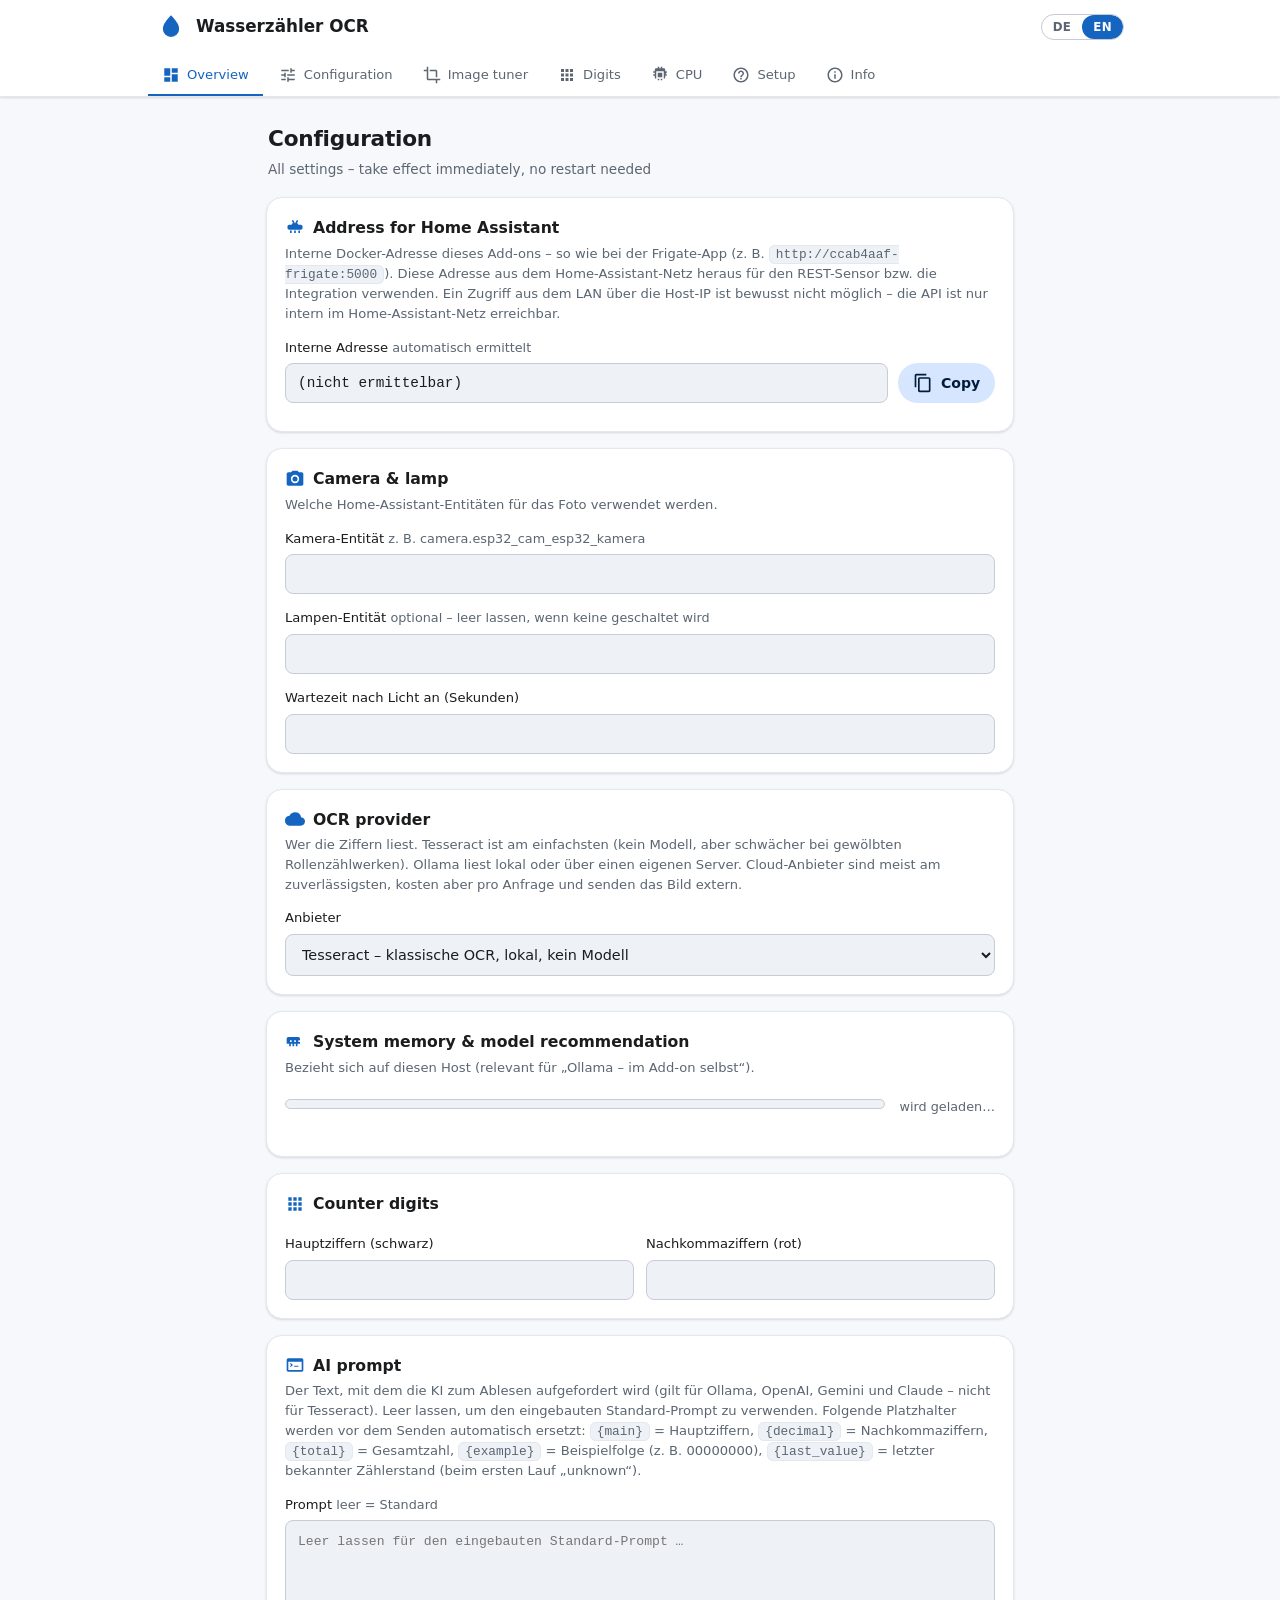
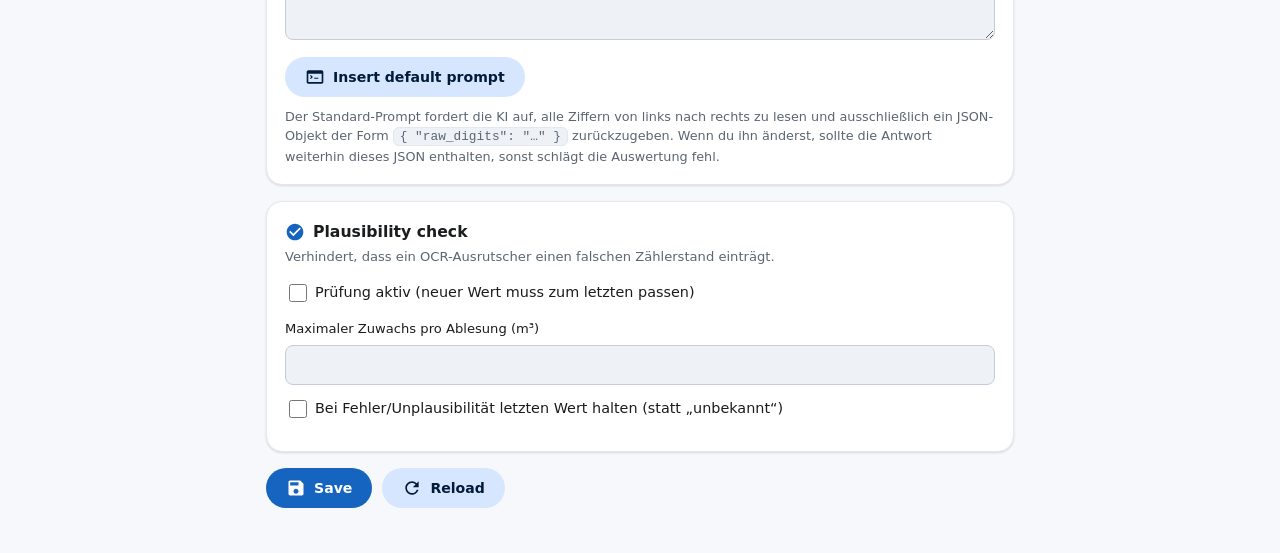
==== commit d3dba6d6: "Add files via upload" ====
--- a/wasserzaehler_ocr/config.html
+++ b/wasserzaehler_ocr/config.html
@@ -6,6 +6,7 @@
 <meta name="viewport" content="width=device-width, initial-scale=1">
 <title>Wasserzähler OCR – Konfiguration</title>
 <link rel="stylesheet" href="app.css">
+<script src="app.js"></script>
 <style>
   .checkrow { display:flex; align-items:center; margin:12px 0; font-size:0.9rem; }
   .provider-fields { border-left:2px solid var(--border); padding-left:14px; margin-top:14px; display:none; }
@@ -24,26 +25,15 @@
 </style>
 </head>
 <body>
+<div id="appbar"></div>
 <div class="wrap narrow">
-  <header>
-    <svg class="drop" viewBox="0 0 256 256" xmlns="http://www.w3.org/2000/svg">
-      <path d="M128 40 L70 120 a62 62 0 1 0 116 0 Z" fill="#2f81f7"/>
-      <rect x="86" y="132" width="26" height="34" fill="#fff"/>
-      <rect x="116" y="132" width="26" height="34" fill="#fff"/>
-      <rect x="146" y="132" width="26" height="34" fill="#e23b3b"/>
-    </svg>
-    <div><h1>Konfiguration</h1><div class="sub">Alle Einstellungen – wirken sofort, kein Neustart nötig</div></div>
-  </header>
-  <nav>
-    <a href=".">Übersicht</a>
-    <a href="config" class="active">Konfiguration</a>
-    <a href="tuner">Bild-Tuner</a>
-    <a href="digits">Ziffern</a>
-    <a href="cpu">CPU-Auslastung</a>
-  </nav>
-
-  <div class="card">
-    <h2>Zugriffsadresse für Home Assistant</h2>
+  <div class="page-head">
+    <h2 data-i18n="cfg.title"></h2>
+    <p data-i18n="cfg.sub"></p>
+  </div>
+
+  <div class="card">
+    <h2><svg class="icon"><use href="#ic-router"></use></svg><span data-i18n="cfg.addr"></span></h2>
     <div class="desc">Interne Docker-Adresse dieses Add-ons – so wie bei der Frigate-App
       (z. B. <code>http://ccab4aaf-frigate:5000</code>). Diese Adresse aus dem
       Home-Assistant-Netz heraus für den REST-Sensor bzw. die Integration verwenden.
@@ -52,13 +42,13 @@
     <label>Interne Adresse <span class="hint">automatisch ermittelt</span></label>
     <div style="display:flex; gap:10px; align-items:center;">
       <input type="text" id="internal_url" readonly style="font-family:ui-monospace,Menlo,Consolas,monospace;">
-      <button id="copyUrlBtn" class="ghost" type="button" style="white-space:nowrap;">Kopieren</button>
+      <button id="copyUrlBtn" class="ghost" type="button" style="white-space:nowrap;"><svg class="icon"><use href="#ic-copy"></use></svg><span data-i18n="btn.copy"></span></button>
     </div>
     <div class="note" id="hostinfo_note"></div>
   </div>
 
   <div class="card">
-    <h2>Kamera &amp; Lampe</h2>
+    <h2><svg class="icon"><use href="#ic-camera"></use></svg><span data-i18n="cfg.cam"></span></h2>
     <div class="desc">Welche Home-Assistant-Entitäten für das Foto verwendet werden.</div>
     <label>Kamera-Entität <span class="hint">z. B. camera.esp32_cam_esp32_kamera</span></label>
     <input type="text" id="camera_entity">
@@ -69,7 +59,7 @@
   </div>
 
   <div class="card">
-    <h2>OCR-Anbieter</h2>
+    <h2><svg class="icon"><use href="#ic-cloud"></use></svg><span data-i18n="cfg.provider"></span></h2>
     <div class="desc">Wer die Ziffern liest. Tesseract ist am einfachsten (kein Modell, aber schwächer bei
       gewölbten Rollenzählwerken). Ollama liest lokal oder über einen eigenen Server. Cloud-Anbieter sind
       meist am zuverlässigsten, kosten aber pro Anfrage und senden das Bild extern.</div>
@@ -97,7 +87,7 @@
       <label>Modell <span class="hint">aus dem Modell-Ordner</span></label>
       <div style="display:flex; gap:10px; align-items:center;">
         <select id="tflite_model"><option value="">(lade Modelle …)</option></select>
-        <button id="tfliteReloadBtn" class="ghost" type="button" style="white-space:nowrap;">Ordner neu einlesen</button>
+        <button id="tfliteReloadBtn" class="ghost" type="button" style="white-space:nowrap;"><svg class="icon"><use href="#ic-refresh"></use></svg><span data-i18n="btn.rescan"></span></button>
       </div>
       <div class="note" id="tflite_note">Modelle liegen im Ordner <code>/data/models</code>
         (benutzereigen, bleibt bei Updates erhalten) sowie den mitgelieferten unter
@@ -123,14 +113,14 @@
       <div class="note">Beide Regler bremsen die Erkennung, wenn sie zu eng gesetzt sind – gut zum
         Schonen des Home-Assistant-Hosts, aber Ablesungen dauern dann länger.</div>
       <div class="btns" style="margin-top:14px;">
-        <button id="pruneLocalBtn" class="ghost" type="button">Ungenutzte Modelle löschen</button>
+        <button id="pruneLocalBtn" class="ghost" type="button"><svg class="icon"><use href="#ic-delete"></use></svg><span data-i18n="btn.delUnused"></span></button>
       </div>
       <div class="note">Entfernt alle im Add-on heruntergeladenen Ollama-Modelle bis auf das oben
         eingetragene – schafft Speicherplatz auf dem Home-Assistant-Host. Gelöschte Modelle werden bei
         erneuter Nutzung automatisch neu geladen.</div>
       <div class="status" id="pruneLocalStatus"></div>
       <div class="btns" style="margin-top:16px;">
-        <button id="restartBtn" class="ghost" type="button">Add-on neu starten</button>
+        <button id="restartBtn" class="ghost" type="button"><svg class="icon"><use href="#ic-refresh"></use></svg><span data-i18n="btn.restart"></span></button>
       </div>
       <div class="note"><strong>Wichtig:</strong> Nach dem Ändern des lokalen Modells zuerst
         „Einstellungen speichern", dann hier neu starten – erst dann wird das neue Modell geladen
@@ -148,7 +138,7 @@
       <label>CPU-Threads pro Anfrage <span class="hint">0 = automatisch. Wirkt auf dem externen Server.</span></label>
       <input type="number" id="ollama_num_thread_remote" min="0" step="1">
       <div class="btns" style="margin-top:14px;">
-        <button id="pruneRemoteBtn" class="ghost" type="button">Ungenutzte Modelle löschen</button>
+        <button id="pruneRemoteBtn" class="ghost" type="button"><svg class="icon"><use href="#ic-delete"></use></svg><span data-i18n="btn.delUnused"></span></button>
       </div>
       <div class="note">Entfernt auf dem externen Ollama-Server alle heruntergeladenen Modelle bis auf das
         oben eingetragene. Gelöschte Modelle werden bei erneuter Nutzung automatisch neu geladen.</div>
@@ -178,7 +168,7 @@
   </div>
 
   <div class="card">
-    <h2>Systemspeicher &amp; Modellempfehlung</h2>
+    <h2><svg class="icon"><use href="#ic-ram"></use></svg><span data-i18n="cfg.mem"></span></h2>
     <div class="desc">Bezieht sich auf diesen Host (relevant für „Ollama – im Add-on selbst“).</div>
     <div class="ramwrap">
       <div class="rambar"><div class="rambar-fill" id="rambar" style="width:0%"></div></div>
@@ -189,7 +179,7 @@
   </div>
 
   <div class="card">
-    <h2>Ziffern des Zählwerks</h2>
+    <h2><svg class="icon"><use href="#ic-grid"></use></svg><span data-i18n="cfg.digits"></span></h2>
     <div class="row2">
       <div>
         <label>Hauptziffern (schwarz)</label>
@@ -203,7 +193,7 @@
   </div>
 
   <div class="card">
-    <h2>KI-Prompt</h2>
+    <h2><svg class="icon"><use href="#ic-terminal"></use></svg><span data-i18n="cfg.prompt"></span></h2>
     <div class="desc">Der Text, mit dem die KI zum Ablesen aufgefordert wird (gilt für Ollama, OpenAI,
       Gemini und Claude – nicht für Tesseract). Leer lassen, um den eingebauten Standard-Prompt zu verwenden.
       Folgende Platzhalter werden vor dem Senden automatisch ersetzt:
@@ -213,7 +203,7 @@
     <label>Prompt <span class="hint">leer = Standard</span></label>
     <textarea id="ocr_prompt" placeholder="Leer lassen für den eingebauten Standard-Prompt …"></textarea>
     <div class="btns" style="display:flex; gap:10px; margin-top:10px;">
-      <button id="promptDefaultBtn" class="ghost" type="button">Standard-Prompt einsetzen</button>
+      <button id="promptDefaultBtn" class="ghost" type="button"><svg class="icon"><use href="#ic-terminal"></use></svg><span data-i18n="btn.defaultPrompt"></span></button>
     </div>
     <div class="note">Der Standard-Prompt fordert die KI auf, alle Ziffern von links nach rechts zu lesen
       und ausschließlich ein JSON-Objekt der Form <code>{ "raw_digits": "…" }</code> zurückzugeben.
@@ -221,7 +211,7 @@
   </div>
 
   <div class="card">
-    <h2>Plausibilitätsprüfung</h2>
+    <h2><svg class="icon"><use href="#ic-check"></use></svg><span data-i18n="cfg.plaus"></span></h2>
     <div class="desc">Verhindert, dass ein OCR-Ausrutscher einen falschen Zählerstand einträgt.</div>
     <div class="checkrow"><input type="checkbox" id="plausibility_check">
       <span>Prüfung aktiv (neuer Wert muss zum letzten passen)</span></div>
@@ -232,8 +222,8 @@
   </div>
 
   <div class="btns" style="display:flex; gap:10px;">
-    <button id="saveBtn">Speichern</button>
-    <button id="reloadBtn" class="ghost">Neu laden</button>
+    <button id="saveBtn"><svg class="icon"><use href="#ic-save"></use></svg><span data-i18n="common.save"></span></button>
+    <button id="reloadBtn" class="ghost"><svg class="icon"><use href="#ic-refresh"></use></svg><span data-i18n="btn.reload"></span></button>
   </div>
   <div class="status" id="saveStatus"></div>
 </div>
@@ -306,7 +296,7 @@
     tbody.innerHTML = "";
     (d.table||[]).forEach(row => {
       const tr = document.createElement("tr");
-      const btn = row.fits ? `<button class="usebtn ghost" data-model="${row.model}">übernehmen</button>` : "";
+      const btn = row.fits ? `<button class="usebtn ghost" data-model="${row.model}"><svg class="icon"><use href="#ic-check"></use></svg><span data-i18n="btn.apply"></span></button>` : "";
       tr.innerHTML = `<td class="${row.fits?'fits':'nofits'}">${row.model}</td>
         <td class="hint">${row.min_ram_gb} GB</td>
         <td class="hint">${row.note}</td><td>${btn}</td>`;
--- a/wasserzaehler_ocr/app.css
+++ b/wasserzaehler_ocr/app.css
@@ -1,260 +1,294 @@
 /* ==========================================================================
-   Wasserzähler OCR – gemeinsames Design-System für alle Add-on-Seiten.
-   Wird über die Route /app.css ausgeliefert und von jeder HTML-Seite per
-   <link rel="stylesheet" href="app.css"> eingebunden.
-
-   Enthält Design-Tokens (mit automatischem Hell-/Dunkel-Modus je nach
-   System) und alle seitenübergreifenden Komponenten. Seiten-spezifische
-   Regeln stehen weiterhin im kleinen <style>-Block der jeweiligen Seite,
-   nutzen aber dieselben Tokens (var(--…)), damit alles zum Theme passt.
-   ========================================================================== */
-
-/* --- Design-Tokens: Hell (Standard) --- */
+   Wasserzähler OCR – gemeinsames Design-System (Material-angelehnt).
+   Self-contained: keine externen Schriften/CDNs. System-Schriftstack,
+   Inline-SVG-Icons (siehe app.js), Hell-/Dunkel-Modus per System.
+   Wird über /app.css ausgeliefert und von jeder Seite per <link> geladen.
+   ========================================================================== */
+
+/* --- Design-Tokens: Hell (Material-3-angelehnte Rollen) --- */
 :root {
   color-scheme: light dark;
 
-  --bg: #f4f6f8;
-  --card: #ffffff;
-  --fg: #1a2430;
-  --muted: #5c6b7a;
-  --border: #e3e8ee;
-  --input-bg: #ffffff;
-  --kv-border: #eef1f4;
-  --nav-active-bg: #e8f0fb;
-
-  --accent: #1668c4;
-  --accent-strong: #0f5bb0;
-  --accent2: #2f81f7;
+  --primary: #1565c0;
+  --on-primary: #ffffff;
+  --primary-container: #d7e6ff;
+  --on-primary-container: #001c3a;
+  --secondary: #2f6d8f;
+
+  --bg: #f6f8fb;
+  --surface: #ffffff;
+  --surface-2: #eef2f7;      /* leicht erhöhte Fläche / Eingaben */
+  --surface-3: #e6ecf3;
+  --on-surface: #1a1c1e;
+  --on-surface-muted: #5b6672;
+  --outline: #c5ccd6;
+  --outline-weak: #e3e8ef;
+
   --ok: #1a7f37;
-  --warn: #d32f2f;
-  --amber: #b7791f;
-
-  --ring: rgba(47, 129, 247, 0.35);
-  --shadow: 0 1px 2px rgba(16, 24, 40, 0.06), 0 4px 12px rgba(16, 24, 40, 0.05);
-
-  --radius: 14px;
-  --radius-sm: 9px;
-  --space: 16px;
-
-  --font: system-ui, -apple-system, "Segoe UI", Roboto, sans-serif;
+  --warn: #ba1a1a;
+  --amber: #9a6b00;
+
+  --elev-1: 0 1px 2px rgba(16,24,40,.08), 0 1px 3px rgba(16,24,40,.06);
+  --elev-2: 0 2px 6px rgba(16,24,40,.10), 0 1px 2px rgba(16,24,40,.08);
+  --elev-3: 0 6px 16px rgba(16,24,40,.12), 0 2px 6px rgba(16,24,40,.08);
+
+  --r-xs: 8px; --r-sm: 12px; --r-md: 16px; --r-lg: 24px; --r-full: 999px;
+  --ring: rgba(21,101,192,.28);
+
+  --font: system-ui, -apple-system, "Segoe UI", Roboto, "Helvetica Neue", Arial, sans-serif;
   --mono: ui-monospace, "SF Mono", Menlo, Consolas, monospace;
-}
-
-/* --- Design-Tokens: Dunkel (folgt der Systemeinstellung) --- */
+
+  /* Rückwärtskompatible Aliase für ältere seitenspezifische Styles */
+  --border: var(--outline);
+  --fg: var(--on-surface);
+  --muted: var(--on-surface-muted);
+  --input-bg: var(--surface-2);
+  --kv-border: var(--outline-weak);
+  --radius-sm: var(--r-sm);
+  --accent: var(--primary);
+  --accent2: var(--secondary);
+}
+
 @media (prefers-color-scheme: dark) {
   :root {
-    --bg: #0f1419;
-    --card: #1a2129;
-    --fg: #e6edf3;
-    --muted: #8b98a5;
-    --border: #2a3441;
-    --input-bg: #0d1117;
-    --kv-border: #222c36;
-    --nav-active-bg: #16202c;
-
-    --accent: #2f81f7;
-    --accent-strong: #3b8dff;
-    --accent2: #4a9bff;
-    --ok: #3fb950;
-    --warn: #f0616d;
-    --amber: #d29922;
-
-    --ring: rgba(47, 129, 247, 0.5);
-    --shadow: 0 1px 2px rgba(0, 0, 0, 0.4), 0 6px 20px rgba(0, 0, 0, 0.28);
+    --primary: #a7c8ff;
+    --on-primary: #00305f;
+    --primary-container: #14395f;
+    --on-primary-container: #d5e3ff;
+    --secondary: #8fcdf0;
+
+    --bg: #111418;
+    --surface: #1a1f24;
+    --surface-2: #212832;
+    --surface-3: #29313c;
+    --on-surface: #e2e6eb;
+    --on-surface-muted: #a5b0bd;
+    --outline: #3a434f;
+    --outline-weak: #2a323c;
+
+    --ok: #6cd487;
+    --warn: #ffb4ab;
+    --amber: #e6b652;
+
+    --elev-1: 0 1px 2px rgba(0,0,0,.5);
+    --elev-2: 0 2px 8px rgba(0,0,0,.5);
+    --elev-3: 0 8px 24px rgba(0,0,0,.55);
+    --ring: rgba(167,200,255,.35);
   }
 }
 
-/* --- Grundlagen --- */
 * { box-sizing: border-box; }
 
 body {
   margin: 0;
   background: var(--bg);
-  color: var(--fg);
+  color: var(--on-surface);
   font-family: var(--font);
   line-height: 1.5;
   -webkit-font-smoothing: antialiased;
 }
 
-.wrap {
-  max-width: 960px;
-  margin: 0 auto;
-  padding: 24px 20px 40px;
-}
-.wrap.narrow { max-width: 760px; }
-
-/* --- Kopfbereich --- */
-header {
-  display: flex;
-  align-items: center;
-  gap: 14px;
-  margin-bottom: 6px;
-}
-.drop { width: 38px; height: 38px; flex: none; }
-h1 { margin: 0; font-size: 1.25rem; letter-spacing: -0.01em; }
-.sub { color: var(--muted); font-size: 0.82rem; margin-top: 2px; }
-
-/* --- Navigation (Pill-Tabs) --- */
-nav {
-  display: flex;
-  gap: 8px;
-  flex-wrap: wrap;
-  margin: 16px 0 22px;
-}
-nav a {
-  color: var(--muted);
-  text-decoration: none;
-  font-size: 0.82rem;
-  font-weight: 500;
-  padding: 7px 14px;
-  border-radius: 999px;
-  border: 1px solid var(--border);
-  background: var(--card);
+/* --- Icons --- */
+.icon { width: 20px; height: 20px; fill: currentColor; flex: none; vertical-align: -4px; }
+.icon-lg { width: 24px; height: 24px; }
+.icon-xl { width: 40px; height: 40px; }
+
+/* ==========================================================================
+   Top App Bar + Tabs (von app.js gerendert in #appbar)
+   ========================================================================== */
+.appbar {
+  position: sticky; top: 0; z-index: 20;
+  background: var(--surface);
+  border-bottom: 1px solid var(--outline-weak);
+  box-shadow: var(--elev-1);
+}
+.appbar-inner {
+  max-width: 1000px; margin: 0 auto;
+  display: flex; align-items: center; gap: 12px;
+  padding: 12px 16px;
+}
+.appbar .brand { display: flex; align-items: center; gap: 10px; min-width: 0; }
+.appbar .brand .drop { width: 30px; height: 30px; flex: none; color: var(--primary); }
+.appbar .brand h1 { margin: 0; font-size: 1.05rem; font-weight: 600; white-space: nowrap; }
+.appbar .brand .sub { color: var(--on-surface-muted); font-size: .72rem; }
+.appbar .spacer { flex: 1; }
+
+/* Sprach-Umschalter (segmented) */
+.lang {
+  display: inline-flex; border: 1px solid var(--outline); border-radius: var(--r-full);
+  overflow: hidden; flex: none;
+}
+.lang button {
+  background: transparent; color: var(--on-surface-muted); border: 0;
+  padding: 5px 11px; font-size: .74rem; font-weight: 600; cursor: pointer; letter-spacing: .03em;
+}
+.lang button.active { background: var(--primary); color: var(--on-primary); }
+
+/* Tab-Leiste */
+.tabs {
+  max-width: 1000px; margin: 0 auto;
+  display: flex; gap: 2px; padding: 0 8px;
+  overflow-x: auto; scrollbar-width: none;
+}
+.tabs::-webkit-scrollbar { display: none; }
+.tab {
+  display: inline-flex; align-items: center; gap: 7px;
+  padding: 11px 14px 9px; white-space: nowrap;
+  color: var(--on-surface-muted); text-decoration: none;
+  font-size: .82rem; font-weight: 500;
+  border-bottom: 2.5px solid transparent;
   transition: color .15s, border-color .15s, background .15s;
-}
-nav a:hover {
-  color: var(--fg);
-  border-color: var(--accent2);
-}
-nav a.active {
-  color: var(--accent);
-  border-color: var(--accent2);
-  background: var(--nav-active-bg);
-}
-
-/* --- Karten --- */
+  border-radius: var(--r-xs) var(--r-xs) 0 0;
+}
+.tab:hover { color: var(--on-surface); background: var(--surface-2); }
+.tab.active { color: var(--primary); border-bottom-color: var(--primary); }
+.tab .icon { width: 18px; height: 18px; }
+
+/* --- Seitencontainer --- */
+.wrap { max-width: 1000px; margin: 0 auto; padding: 22px 16px 48px; }
+.wrap.narrow { max-width: 780px; }
+.page-head { margin: 4px 2px 18px; }
+.page-head h2 { margin: 0; font-size: 1.35rem; font-weight: 600; letter-spacing: -.01em; }
+.page-head p { margin: 4px 0 0; color: var(--on-surface-muted); font-size: .85rem; }
+
+/* ==========================================================================
+   Karten
+   ========================================================================== */
 .card {
-  background: var(--card);
-  border: 1px solid var(--border);
-  border-radius: var(--radius);
+  background: var(--surface);
+  border: 1px solid var(--outline-weak);
+  border-radius: var(--r-md);
   padding: 18px;
   margin-bottom: 16px;
-  box-shadow: var(--shadow);
+  box-shadow: var(--elev-1);
 }
 .card h2 {
-  margin: 0 0 4px;
-  font-size: 0.95rem;
-  font-weight: 600;
-  color: var(--fg);
-}
-.card .desc, .desc { color: var(--muted); font-size: 0.8rem; margin-bottom: 14px; }
-
-/* --- Buttons --- */
+  margin: 0 0 4px; font-size: .98rem; font-weight: 600; color: var(--on-surface);
+  display: flex; align-items: center; gap: 8px;
+}
+.card h2 .icon { color: var(--primary); }
+.card .desc, .desc { color: var(--on-surface-muted); font-size: .82rem; margin-bottom: 14px; }
+
+/* ==========================================================================
+   Buttons (Material: filled / tonal / text) – rückwärtskompatibel
+   ========================================================================== */
 button, a.btn {
-  display: inline-block;
-  text-align: center;
+  display: inline-flex; align-items: center; justify-content: center; gap: 8px;
   text-decoration: none;
-  background: var(--accent);
-  color: #fff;
-  border: 0;
-  border-radius: var(--radius-sm);
-  padding: 10px 18px;
-  font-size: 0.9rem;
-  font-weight: 500;
-  font-family: inherit;
-  cursor: pointer;
-  transition: background .15s, transform .05s, box-shadow .15s;
-}
-button:hover, a.btn:hover { background: var(--accent-strong); }
+  background: var(--primary); color: var(--on-primary);
+  border: 0; border-radius: var(--r-full);
+  padding: 10px 20px; font-size: .88rem; font-weight: 600; font-family: inherit;
+  cursor: pointer; position: relative; overflow: hidden;
+  transition: box-shadow .15s, filter .15s, background .15s, transform .05s;
+}
+button:hover, a.btn:hover { box-shadow: var(--elev-2); filter: brightness(1.05); }
 button:active, a.btn:active { transform: translateY(1px); }
-button:disabled { opacity: .55; cursor: default; transform: none; }
-button.ghost, a.btn.ghost {
-  background: transparent;
-  border: 1px solid var(--border);
-  color: var(--fg);
-}
-button.ghost:hover, a.btn.ghost:hover {
-  background: var(--nav-active-bg);
-  border-color: var(--accent2);
-}
-button.warn { background: var(--warn); }
-button.warn:hover { background: var(--warn); filter: brightness(1.08); }
-
-.btns { display: flex; gap: 10px; flex-wrap: wrap; margin-top: 14px; }
-
-/* --- Formulare --- */
-label { display: block; font-size: 0.82rem; margin: 12px 0 5px; color: var(--fg); }
-label .hint { color: var(--muted); font-weight: normal; }
-
-input[type=text], input[type=number], input[type=password],
-select, textarea {
+button:disabled { opacity: .5; cursor: default; box-shadow: none; filter: none; transform: none; }
+
+/* Tonal (sekundär) */
+button.ghost, a.btn.ghost, button.tonal, a.btn.tonal {
+  background: var(--primary-container); color: var(--on-primary-container);
+}
+button.ghost:hover, a.btn.ghost:hover { box-shadow: var(--elev-1); }
+/* Text-Button */
+button.text, a.btn.text {
+  background: transparent; color: var(--primary); padding: 10px 12px;
+}
+button.text:hover, a.btn.text:hover { background: var(--surface-2); box-shadow: none; filter: none; }
+button.warn { background: var(--warn); color: #fff; }
+.usebtn { padding: 6px 14px; font-size: .78rem; }
+
+/* Ripple (per app.js gesetzt) */
+.ripple { position: absolute; border-radius: 50%; transform: scale(0); background: currentColor;
+  opacity: .28; animation: ripple .5s linear; pointer-events: none; }
+@keyframes ripple { to { transform: scale(2.6); opacity: 0; } }
+
+.btns { display: flex; gap: 10px; flex-wrap: wrap; margin-top: 16px; }
+
+/* ==========================================================================
+   Formulare (Material-„filled field")
+   ========================================================================== */
+label { display: block; font-size: .82rem; margin: 14px 0 6px; color: var(--on-surface); font-weight: 500; }
+label .hint { color: var(--on-surface-muted); font-weight: 400; }
+
+input[type=text], input[type=number], input[type=password], select, textarea {
   width: 100%;
-  background: var(--input-bg);
-  color: var(--fg);
-  border: 1px solid var(--border);
-  border-radius: var(--radius-sm);
-  padding: 9px 11px;
-  font-size: 0.9rem;
-  font-family: inherit;
-  transition: border-color .15s, box-shadow .15s;
-}
-textarea {
-  font-family: var(--mono);
-  font-size: 0.82rem;
-  line-height: 1.5;
-  resize: vertical;
-  min-height: 120px;
-}
-input[type=checkbox] {
-  width: 16px; height: 16px; vertical-align: middle; margin-right: 8px;
-  accent-color: var(--accent);
-}
-
-/* --- Fokus-Ringe (Barrierefreiheit) --- */
-:is(button, a.btn, nav a, input, select, textarea):focus-visible {
-  outline: none;
-  border-color: var(--accent2);
-  box-shadow: 0 0 0 3px var(--ring);
+  background: var(--surface-2); color: var(--on-surface);
+  border: 1px solid var(--outline);
+  border-radius: var(--r-xs);
+  padding: 11px 12px; font-size: .9rem; font-family: inherit;
+  transition: border-color .15s, box-shadow .15s, background .15s;
+}
+input:hover, select:hover, textarea:hover { border-color: var(--on-surface-muted); }
+textarea { font-family: var(--mono); font-size: .82rem; line-height: 1.5; resize: vertical; min-height: 120px; }
+input[type=checkbox] { width: 18px; height: 18px; vertical-align: middle; margin-right: 8px; accent-color: var(--primary); }
+input[type=range] { accent-color: var(--primary); }
+
+:is(button, a.btn, .tab, .lang button, input, select, textarea):focus-visible {
+  outline: none; border-color: var(--primary); box-shadow: 0 0 0 3px var(--ring);
 }
 
 /* --- Kleintext / Code --- */
-.muted { color: var(--muted); font-size: 0.78rem; }
-.hint { color: var(--muted); font-size: 0.78rem; margin-top: 6px; }
-.note { color: var(--muted); font-size: 0.78rem; margin-top: 10px; }
+.muted { color: var(--on-surface-muted); font-size: .8rem; }
+.hint { color: var(--on-surface-muted); font-size: .8rem; margin-top: 6px; }
+.note { color: var(--on-surface-muted); font-size: .8rem; margin-top: 10px; }
 code {
-  background: var(--input-bg);
-  border: 1px solid var(--border);
-  border-radius: 5px;
-  padding: 1px 6px;
-  font-family: var(--mono);
-  font-size: 0.8rem;
-}
-
-/* --- Schlüssel/Wert-Zeilen --- */
-.kv {
-  display: flex;
-  justify-content: space-between;
-  gap: 12px;
-  padding: 7px 0;
-  border-bottom: 1px solid var(--kv-border);
-  font-size: 0.9rem;
-}
+  background: var(--surface-2); border: 1px solid var(--outline-weak);
+  border-radius: 6px; padding: 1px 6px; font-family: var(--mono); font-size: .8rem;
+}
+
+/* --- Schlüssel/Wert-Listen (Material-List-Look) --- */
+.kv { display: flex; justify-content: space-between; gap: 12px; align-items: center;
+      padding: 10px 0; border-bottom: 1px solid var(--outline-weak); font-size: .9rem; }
 .kv:last-child { border-bottom: 0; }
-.kv .k { color: var(--muted); }
-.kv .v { font-variant-numeric: tabular-nums; text-align: right; }
-.big { font-size: 1.6rem; font-weight: 600; font-variant-numeric: tabular-nums; }
-
-/* --- Statuszeilen & Pills --- */
-.status { font-size: 0.82rem; margin-top: 12px; min-height: 18px; }
+.kv .k { color: var(--on-surface-muted); display: flex; align-items: center; gap: 8px; }
+.kv .k .icon { color: var(--on-surface-muted); width: 18px; height: 18px; }
+.kv .v { font-variant-numeric: tabular-nums; text-align: right; font-weight: 500; }
+.big { font-size: 1.7rem; font-weight: 600; font-variant-numeric: tabular-nums; }
+
+/* --- Statuszeilen & Chips/Pills --- */
+.status { font-size: .82rem; margin-top: 12px; min-height: 18px; display: flex; align-items: center; gap: 6px; }
+.status:empty { display: none; }
 .status.ok { color: var(--ok); }
 .status.err { color: var(--warn); }
 .status.amber { color: var(--amber); }
 
-.pill { display: inline-block; padding: 2px 9px; border-radius: 999px; font-size: 0.75rem; font-weight: 500; }
-.pill.ok { background: color-mix(in srgb, var(--ok) 18%, transparent); color: var(--ok); }
-.pill.err { background: color-mix(in srgb, var(--warn) 18%, transparent); color: var(--warn); }
+.pill { display: inline-flex; align-items: center; gap: 5px; padding: 3px 10px;
+        border-radius: var(--r-full); font-size: .74rem; font-weight: 600; }
+.pill.ok { background: color-mix(in srgb, var(--ok) 20%, transparent); color: var(--ok); }
+.pill.err { background: color-mix(in srgb, var(--warn) 20%, transparent); color: var(--warn); }
+.pill .icon { width: 14px; height: 14px; }
 
 /* --- Ladeanzeige --- */
-.spin {
-  display: inline-block; width: 14px; height: 14px;
-  border: 2px solid var(--border);
-  border-top-color: #fff;
-  border-radius: 50%;
-  animation: spin .8s linear infinite;
-  vertical-align: -2px;
-}
+.spin { display: inline-block; width: 15px; height: 15px; border: 2.5px solid rgba(255,255,255,.4);
+  border-top-color: #fff; border-radius: 50%; animation: spin .8s linear infinite; }
 @keyframes spin { to { transform: rotate(360deg); } }
 
-@media (prefers-reduced-motion: reduce) {
-  * { transition: none !important; }
-}
+/* --- Banner (Info/Warn) --- */
+.banner { display: flex; gap: 10px; align-items: flex-start; padding: 12px 14px;
+  border-radius: var(--r-sm); font-size: .84rem; margin-bottom: 14px; }
+.banner .icon { flex: none; margin-top: 1px; }
+.banner.info { background: var(--primary-container); color: var(--on-primary-container); }
+.banner.warn { background: color-mix(in srgb, var(--warn) 14%, var(--surface)); color: var(--warn);
+  border: 1px solid color-mix(in srgb, var(--warn) 40%, transparent); }
+
+/* --- Stepper (Hilfe-Seite) --- */
+.steps { counter-reset: step; list-style: none; margin: 0; padding: 0; }
+.steps > li { position: relative; padding: 0 0 22px 46px; }
+.steps > li::before {
+  counter-increment: step; content: counter(step);
+  position: absolute; left: 0; top: 0; width: 30px; height: 30px;
+  display: flex; align-items: center; justify-content: center;
+  background: var(--primary); color: var(--on-primary);
+  border-radius: 50%; font-size: .85rem; font-weight: 700;
+}
+.steps > li::after {
+  content: ""; position: absolute; left: 14px; top: 34px; bottom: 4px; width: 2px;
+  background: var(--outline-weak);
+}
+.steps > li:last-child::after { display: none; }
+.steps h3 { margin: 4px 0 6px; font-size: .96rem; font-weight: 600; display: flex; align-items: center; gap: 8px; }
+.steps h3 .icon { color: var(--primary); }
+.steps p { margin: 0 0 6px; color: var(--on-surface-muted); font-size: .86rem; }
+
+@media (prefers-reduced-motion: reduce) { *, *::before, *::after { transition: none !important; animation: none !important; } }
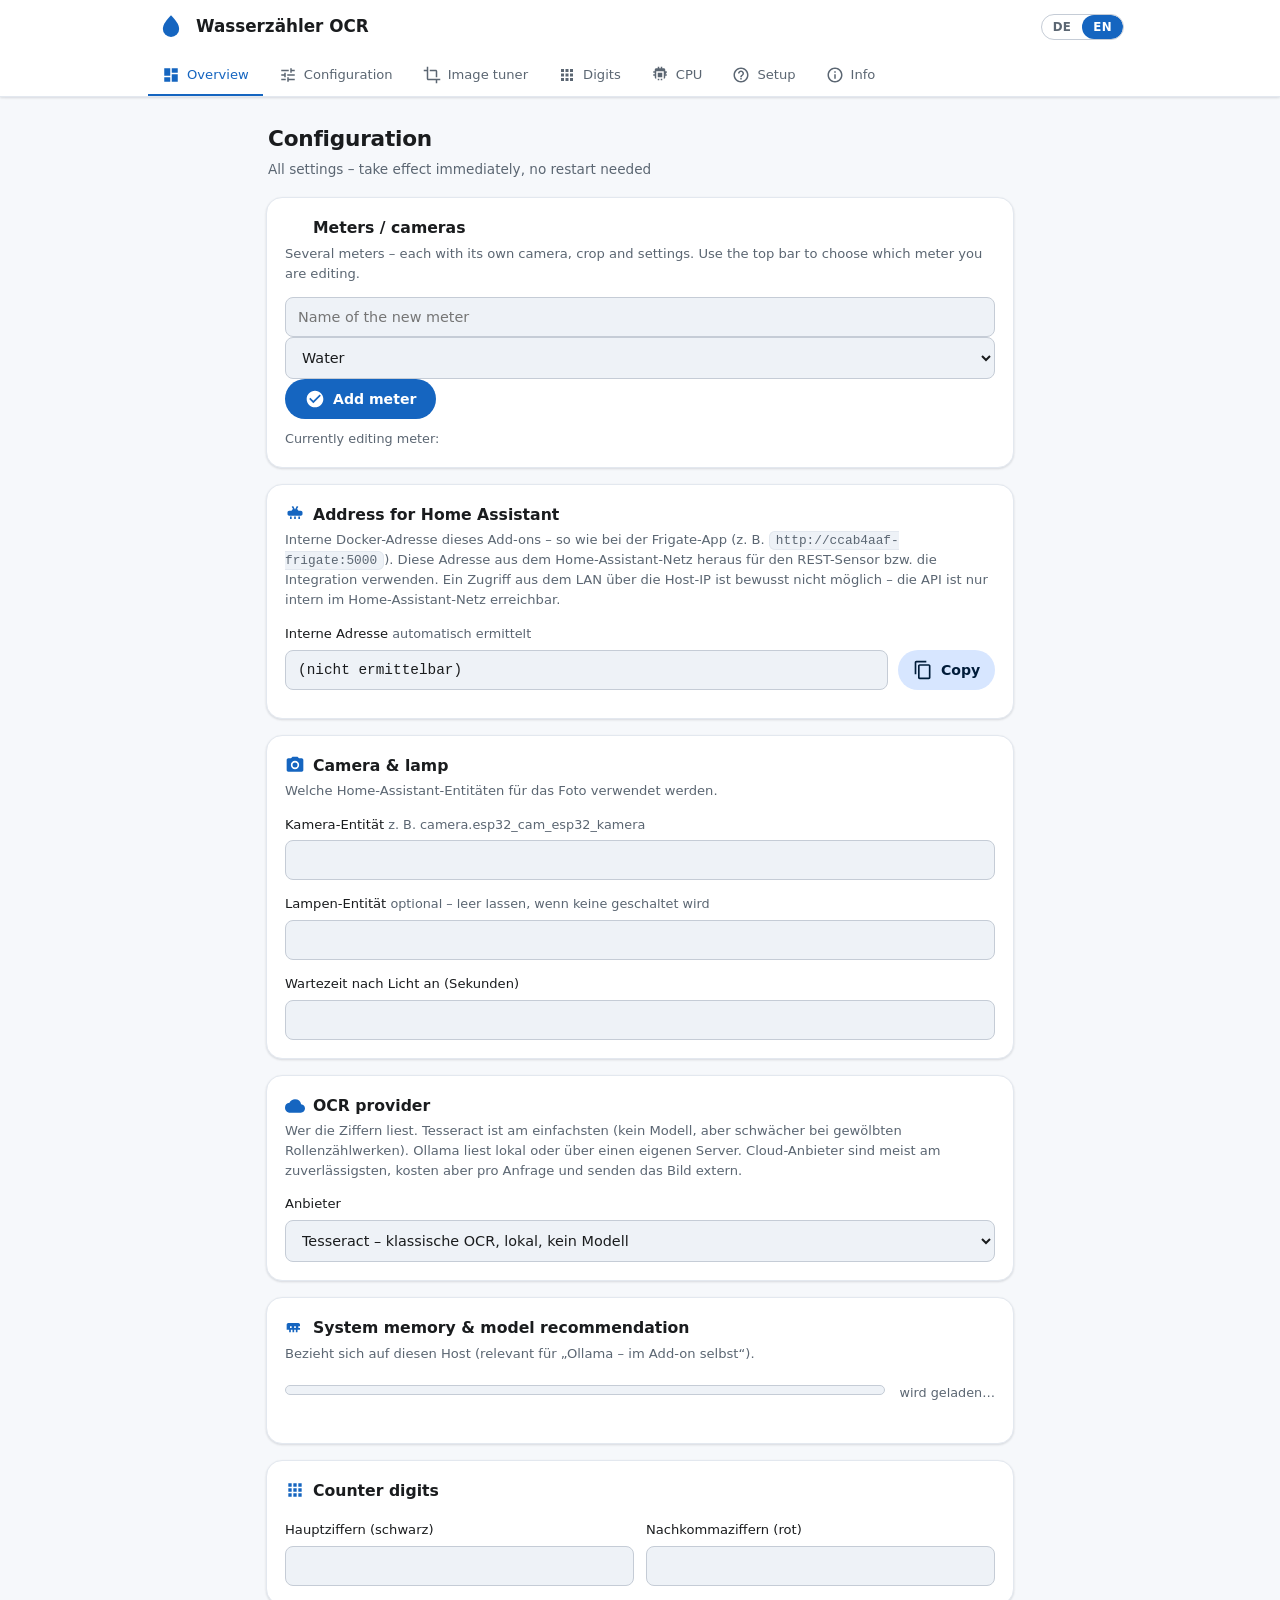
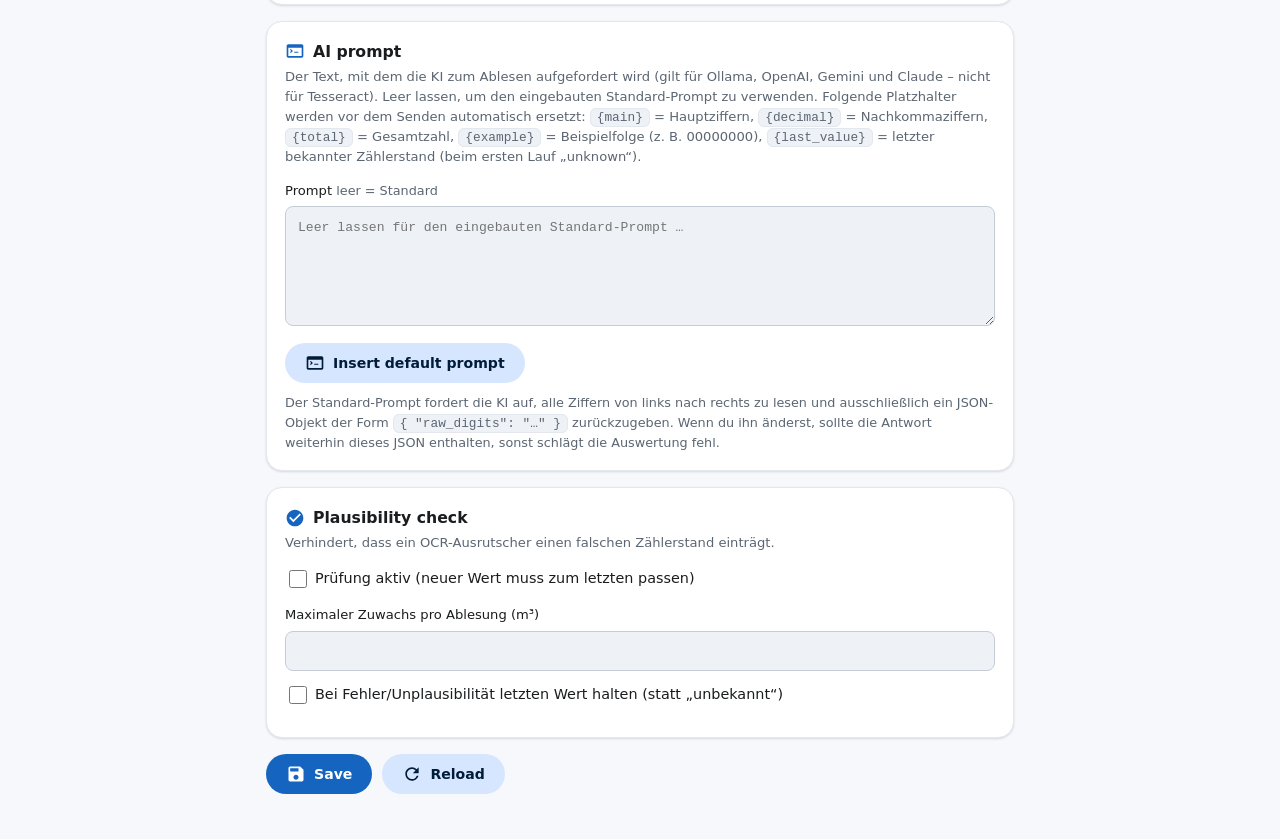
==== commit f3dd4622: "Add files via upload" ====
--- a/wasserzaehler_ocr/config.html
+++ b/wasserzaehler_ocr/config.html
@@ -30,6 +30,22 @@
   <div class="page-head">
     <h2 data-i18n="cfg.title"></h2>
     <p data-i18n="cfg.sub"></p>
+  </div>
+
+  <div class="card" id="metersCard">
+    <h2><svg class="icon"><use href="#ic-meter"></use></svg><span data-i18n="meter.manage"></span></h2>
+    <div class="desc" data-i18n="cfg.metersDesc"></div>
+    <div id="meterList"></div>
+    <div class="meterrow">
+      <input type="text" id="newMeterName" class="grow" data-i18n-ph="meter.newPh">
+      <select id="newMeterType">
+        <option value="water" data-i18n="type.water"></option>
+        <option value="electricity" data-i18n="type.electricity"></option>
+        <option value="heat" data-i18n="type.heat"></option>
+      </select>
+      <button id="addMeterBtn" type="button"><svg class="icon"><use href="#ic-check"></use></svg><span data-i18n="meter.add"></span></button>
+    </div>
+    <div class="note" id="meterHint" data-i18n="meter.current"></div>
   </div>
 
   <div class="card">
@@ -453,6 +469,64 @@
 loadSettings();
 loadSystemInfo();
 loadHostInfo();
+
+/* ---- Zaehler-Verwaltung (mehrere Kameras/Zaehler) --------------------- */
+function _escAttr(s){ return String(s).replace(/&/g,"&amp;").replace(/"/g,"&quot;").replace(/</g,"&lt;"); }
+function _typeOpt(v, cur){ return '<option value="'+v+'"'+(v===cur?" selected":"")+'>'+WZ.t("type."+v)+'</option>'; }
+
+function renderMeterList(){
+  fetch("meters").then(r => r.json()).then(d => {
+    const list = (d && d.meters) || [];
+    const active = WZ.getMeter() || d.active;
+    const box = el("meterList");
+    if (!box) return;
+    box.innerHTML = list.map(m => {
+      const cur = (m.id === active);
+      return '<div class="meterrow">' +
+        '<input class="grow" data-mid="' + m.id + '" data-f="name" value="' + _escAttr(m.name) + '"' + (cur ? ' style="font-weight:600"' : '') + '>' +
+        '<select data-mid="' + m.id + '" data-f="type">' +
+          _typeOpt("water", m.type) + _typeOpt("electricity", m.type) + _typeOpt("heat", m.type) +
+        '</select>' +
+        '<span class="idtag">' + m.id + '</span>' +
+        '<button class="ghost" type="button" data-del="' + m.id + '" title="' + WZ.t("meter.delete") + '"><svg class="icon"><use href="#ic-delete"></use></svg></button>' +
+      '</div>';
+    }).join("");
+
+    box.querySelectorAll("[data-f]").forEach(inp => {
+      inp.addEventListener("change", () => {
+        const payload = { id: inp.getAttribute("data-mid") };
+        payload[inp.getAttribute("data-f") === "name" ? "name" : "type"] = inp.value;
+        fetch("meter_update", { method: "POST", headers: { "Content-Type": "application/json" },
+          body: JSON.stringify(payload) }).then(() => location.reload());
+      });
+    });
+    box.querySelectorAll("[data-del]").forEach(btn => {
+      btn.addEventListener("click", () => {
+        const mid = btn.getAttribute("data-del");
+        if (!confirm(WZ.t("meter.deleteConfirm"))) return;
+        fetch("meter_delete", { method: "POST", headers: { "Content-Type": "application/json" },
+          body: JSON.stringify({ id: mid }) }).then(r => r.json()).then(res => {
+          if (!res.ok) { alert(res.error || ""); return; }
+          if (mid === WZ.getMeter()) { try { localStorage.removeItem("wz_meter"); } catch (e) {} }
+          location.reload();
+        });
+      });
+    });
+  }).catch(() => {});
+}
+
+el("addMeterBtn").addEventListener("click", () => {
+  const name = (el("newMeterName").value || "").trim();
+  if (!name) return;
+  const type = el("newMeterType").value;
+  fetch("meters", { method: "POST", headers: { "Content-Type": "application/json" },
+    body: JSON.stringify({ name: name, type: type }) }).then(r => r.json()).then(res => {
+    if (res.ok && res.meter) { try { localStorage.setItem("wz_meter", res.meter.id); } catch (e) {} }
+    location.reload();
+  });
+});
+
+renderMeterList();
 </script>
 </body>
 </html>
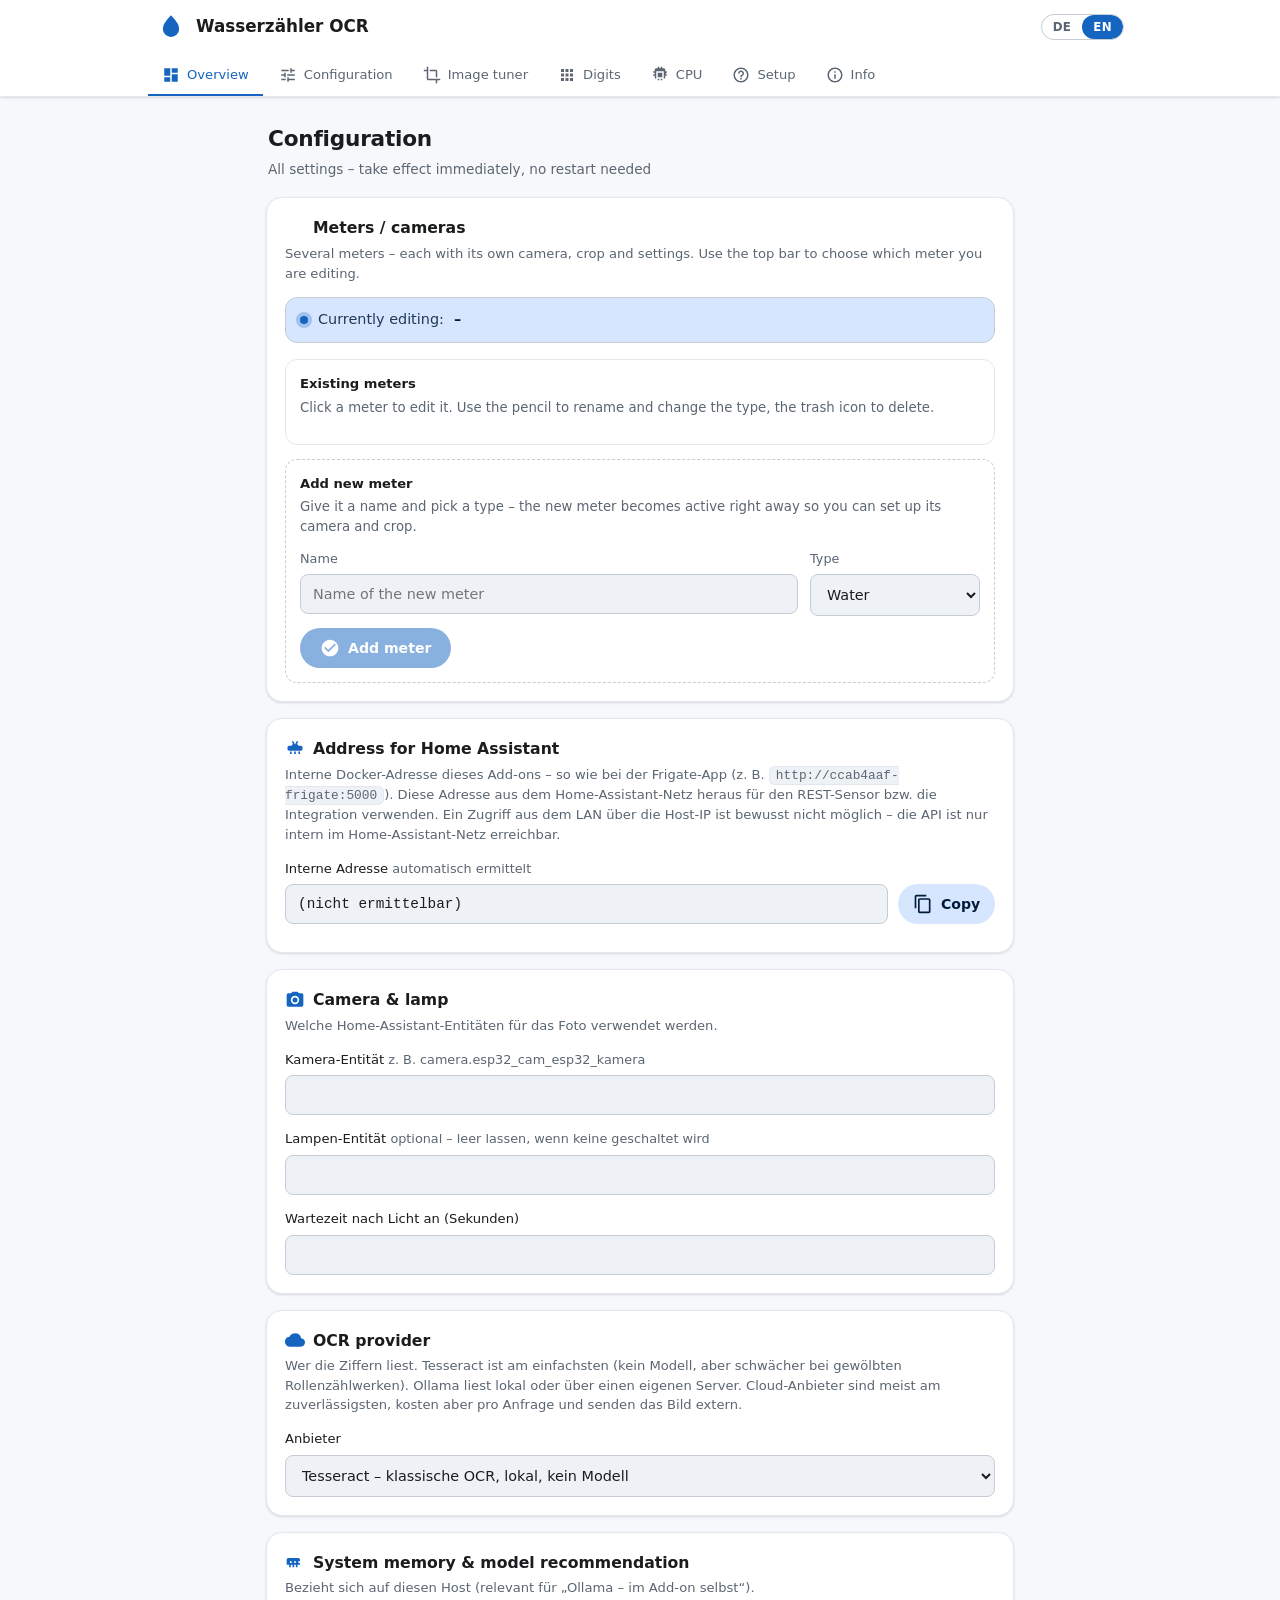
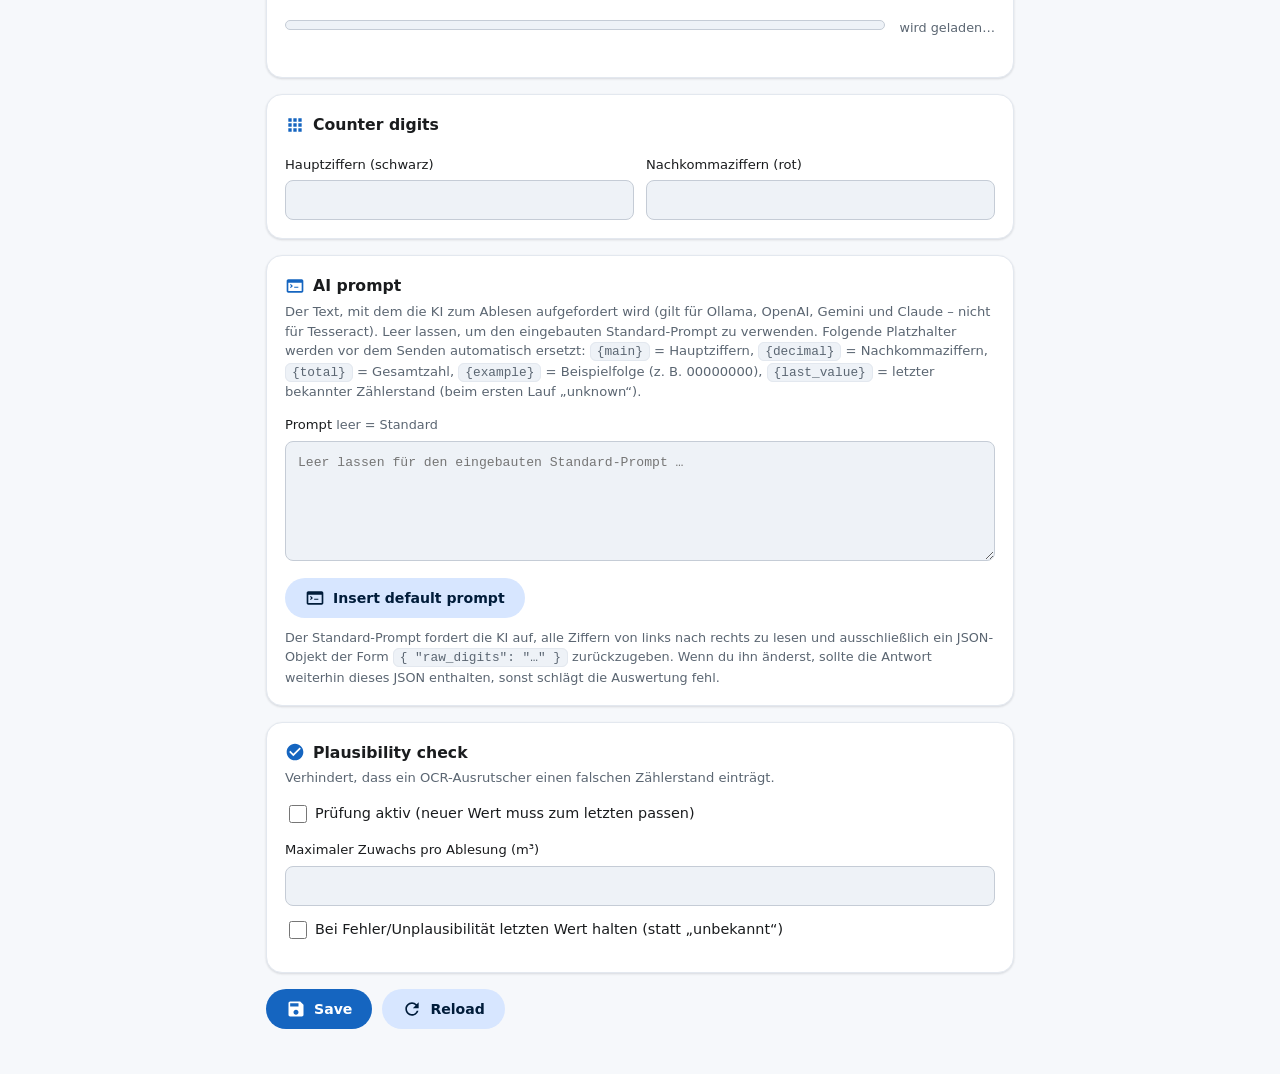
==== commit cc9a62f7: "Add files via upload" ====
--- a/wasserzaehler_ocr/config.html
+++ b/wasserzaehler_ocr/config.html
@@ -35,17 +35,39 @@
   <div class="card" id="metersCard">
     <h2><svg class="icon"><use href="#ic-meter"></use></svg><span data-i18n="meter.manage"></span></h2>
     <div class="desc" data-i18n="cfg.metersDesc"></div>
-    <div id="meterList"></div>
-    <div class="meterrow">
-      <input type="text" id="newMeterName" class="grow" data-i18n-ph="meter.newPh">
-      <select id="newMeterType">
-        <option value="water" data-i18n="type.water"></option>
-        <option value="electricity" data-i18n="type.electricity"></option>
-        <option value="heat" data-i18n="type.heat"></option>
-      </select>
-      <button id="addMeterBtn" type="button"><svg class="icon"><use href="#ic-check"></use></svg><span data-i18n="meter.add"></span></button>
-    </div>
-    <div class="note" id="meterHint" data-i18n="meter.current"></div>
+
+    <div class="active-banner">
+      <span class="dot"></span>
+      <span class="label" data-i18n="meter.editing"></span>
+      <strong id="activeMeterName">–</strong>
+    </div>
+
+    <div class="mblock">
+      <h3 data-i18n="meter.existing"></h3>
+      <p class="hint" data-i18n="meter.existingHint"></p>
+      <div class="meter-list" id="meterList"></div>
+    </div>
+
+    <div class="mblock dashed">
+      <h3 data-i18n="meter.addNew"></h3>
+      <p class="hint" data-i18n="meter.addNewHint"></p>
+      <div class="new-grid">
+        <div>
+          <label class="field-label" for="newMeterName" data-i18n="meter.name"></label>
+          <input type="text" id="newMeterName" data-i18n-ph="meter.newPh" autocomplete="off">
+        </div>
+        <div>
+          <label class="field-label" for="newMeterType" data-i18n="meter.type"></label>
+          <select id="newMeterType">
+            <option value="water" data-i18n="type.water"></option>
+            <option value="electricity" data-i18n="type.electricity"></option>
+            <option value="heat" data-i18n="type.heat"></option>
+            <option value="gas" data-i18n="type.gas"></option>
+          </select>
+        </div>
+      </div>
+      <button id="addMeterBtn" type="button" disabled><svg class="icon"><use href="#ic-check"></use></svg><span data-i18n="meter.add"></span></button>
+    </div>
   </div>
 
   <div class="card">
@@ -471,62 +493,107 @@
 loadHostInfo();
 
 /* ---- Zaehler-Verwaltung (mehrere Kameras/Zaehler) --------------------- */
+let METERS_CACHE = [], ACTIVE_METER = null;
+
 function _escAttr(s){ return String(s).replace(/&/g,"&amp;").replace(/"/g,"&quot;").replace(/</g,"&lt;"); }
 function _typeOpt(v, cur){ return '<option value="'+v+'"'+(v===cur?" selected":"")+'>'+WZ.t("type."+v)+'</option>'; }
 
+function loadMeterList(){
+  fetch("meters").then(r => r.json()).then(d => {
+    METERS_CACHE = (d && d.meters) || [];
+    ACTIVE_METER = WZ.getMeter() || d.active;
+    renderMeterList();
+  }).catch(() => {});
+}
+
 function renderMeterList(){
-  fetch("meters").then(r => r.json()).then(d => {
-    const list = (d && d.meters) || [];
-    const active = WZ.getMeter() || d.active;
-    const box = el("meterList");
-    if (!box) return;
-    box.innerHTML = list.map(m => {
-      const cur = (m.id === active);
-      return '<div class="meterrow">' +
-        '<input class="grow" data-mid="' + m.id + '" data-f="name" value="' + _escAttr(m.name) + '"' + (cur ? ' style="font-weight:600"' : '') + '>' +
-        '<select data-mid="' + m.id + '" data-f="type">' +
-          _typeOpt("water", m.type) + _typeOpt("electricity", m.type) + _typeOpt("heat", m.type) +
-        '</select>' +
-        '<span class="idtag">' + m.id + '</span>' +
-        '<button class="ghost" type="button" data-del="' + m.id + '" title="' + WZ.t("meter.delete") + '"><svg class="icon"><use href="#ic-delete"></use></svg></button>' +
-      '</div>';
-    }).join("");
-
-    box.querySelectorAll("[data-f]").forEach(inp => {
-      inp.addEventListener("change", () => {
-        const payload = { id: inp.getAttribute("data-mid") };
-        payload[inp.getAttribute("data-f") === "name" ? "name" : "type"] = inp.value;
-        fetch("meter_update", { method: "POST", headers: { "Content-Type": "application/json" },
-          body: JSON.stringify(payload) }).then(() => location.reload());
+  const box = el("meterList"); if (!box) return;
+  const an = el("activeMeterName");
+  const cur = METERS_CACHE.find(m => m.id === ACTIVE_METER);
+  if (an) an.textContent = cur ? cur.name : "–";
+
+  if (!METERS_CACHE.length){ box.innerHTML = '<div class="empty" data-i18n="meter.empty"></div>'; WZ.applyI18n(box); return; }
+
+  box.innerHTML = METERS_CACHE.map(m => {
+    const active = (m.id === ACTIVE_METER);
+    return '<div class="meter' + (active ? " is-active" : "") + '" data-mid="' + m.id + '" tabindex="0" role="button" aria-pressed="' + active + '">' +
+      '<span class="radio" aria-hidden="true"></span>' +
+      '<input class="mname" value="' + _escAttr(m.name) + '" disabled aria-label="' + WZ.t("meter.name") + '">' +
+      '<span class="typecell">' +
+        '<span class="badge ' + m.type + '">' + WZ.t("type." + m.type) + '</span>' +
+        '<select class="mtype" hidden>' + _typeOpt("water", m.type) + _typeOpt("electricity", m.type) + _typeOpt("heat", m.type) + _typeOpt("gas", m.type) + '</select>' +
+      '</span>' +
+      '<span class="row-actions">' +
+        '<button class="icon-btn edit" title="' + WZ.t("meter.rename") + '" aria-label="' + WZ.t("meter.rename") + '">' + WZ.icon("edit") + '</button>' +
+        '<button class="icon-btn danger del" title="' + WZ.t("meter.delete") + '" aria-label="' + WZ.t("meter.delete") + '">' + WZ.icon("delete") + '</button>' +
+      '</span>' +
+    '</div>';
+  }).join("");
+
+  box.querySelectorAll(".meter").forEach(row => {
+    const mid = row.getAttribute("data-mid");
+    const nameInp = row.querySelector(".mname");
+    const typeSel = row.querySelector(".mtype");
+    const badge   = row.querySelector(".badge");
+    const editBtn = row.querySelector(".edit");
+    const delBtn  = row.querySelector(".del");
+
+    // Zeile anklicken -> aktiver Zaehler (nicht im Bearbeitungsmodus / nicht auf Buttons)
+    row.addEventListener("click", e => {
+      if (e.target.closest(".icon-btn") || !nameInp.disabled) return;
+      setActiveMeter(mid);
+    });
+    row.addEventListener("keydown", e => {
+      if ((e.key === "Enter" || e.key === " ") && nameInp.disabled) { e.preventDefault(); setActiveMeter(mid); }
+    });
+
+    function enterEdit(){
+      nameInp.disabled = false; typeSel.hidden = false; badge.hidden = true;
+      editBtn.innerHTML = WZ.icon("check"); editBtn.title = WZ.t("meter.saveName");
+      nameInp.focus(); nameInp.select();
+    }
+    function saveEdit(){
+      const name = (nameInp.value || "").trim();
+      fetch("meter_update", { method: "POST", headers: { "Content-Type": "application/json" },
+        body: JSON.stringify({ id: mid, name: name, type: typeSel.value }) }).then(() => location.reload());
+    }
+    editBtn.addEventListener("click", () => { nameInp.disabled ? enterEdit() : saveEdit(); });
+    nameInp.addEventListener("keydown", e => {
+      if (e.key === "Enter") saveEdit();
+      if (e.key === "Escape") renderMeterList();   // abbrechen
+    });
+    delBtn.addEventListener("click", () => {
+      if (!confirm(WZ.t("meter.deleteConfirm"))) return;
+      fetch("meter_delete", { method: "POST", headers: { "Content-Type": "application/json" },
+        body: JSON.stringify({ id: mid }) }).then(r => r.json()).then(res => {
+        if (!res.ok) { alert(res.error || ""); return; }
+        if (mid === WZ.getMeter()) { try { localStorage.removeItem("wz_meter"); } catch (e) {} }
+        location.reload();
       });
     });
-    box.querySelectorAll("[data-del]").forEach(btn => {
-      btn.addEventListener("click", () => {
-        const mid = btn.getAttribute("data-del");
-        if (!confirm(WZ.t("meter.deleteConfirm"))) return;
-        fetch("meter_delete", { method: "POST", headers: { "Content-Type": "application/json" },
-          body: JSON.stringify({ id: mid }) }).then(r => r.json()).then(res => {
-          if (!res.ok) { alert(res.error || ""); return; }
-          if (mid === WZ.getMeter()) { try { localStorage.removeItem("wz_meter"); } catch (e) {} }
-          location.reload();
-        });
-      });
-    });
-  }).catch(() => {});
-}
-
+  });
+  WZ.applyI18n(box);
+}
+
+function setActiveMeter(id){
+  try { localStorage.setItem("wz_meter", id); } catch (e) {}
+  fetch("meter_active", { method: "POST", headers: { "Content-Type": "application/json" },
+    body: JSON.stringify({ id: id }) }).catch(() => {}).then(() => location.reload());
+}
+
+el("newMeterName").addEventListener("input", () => { el("addMeterBtn").disabled = el("newMeterName").value.trim() === ""; });
+el("newMeterName").addEventListener("keydown", e => { if (e.key === "Enter" && !el("addMeterBtn").disabled) el("addMeterBtn").click(); });
 el("addMeterBtn").addEventListener("click", () => {
   const name = (el("newMeterName").value || "").trim();
   if (!name) return;
-  const type = el("newMeterType").value;
   fetch("meters", { method: "POST", headers: { "Content-Type": "application/json" },
-    body: JSON.stringify({ name: name, type: type }) }).then(r => r.json()).then(res => {
+    body: JSON.stringify({ name: name, type: el("newMeterType").value }) }).then(r => r.json()).then(res => {
     if (res.ok && res.meter) { try { localStorage.setItem("wz_meter", res.meter.id); } catch (e) {} }
     location.reload();
   });
 });
 
-renderMeterList();
+loadMeterList();
 </script>
 </body>
 </html>
--- a/wasserzaehler_ocr/app.css
+++ b/wasserzaehler_ocr/app.css
@@ -292,3 +292,85 @@
 .steps p { margin: 0 0 6px; color: var(--on-surface-muted); font-size: .86rem; }
 
 @media (prefers-reduced-motion: reduce) { *, *::before, *::after { transition: none !important; animation: none !important; } }
+
+/* ==========================================================================
+   Mehr-Zaehler-Betrieb: App-Bar-Umschalter + Verwaltungskarte
+   ========================================================================== */
+
+/* Zaehler-Umschalter in der App-Bar (schmal, nicht dehnen) */
+#appbar select#wz-meter.mtr {
+  flex: 0 0 auto; width: auto; max-width: 200px;
+  padding: 8px 30px 8px 12px; font-size: .82rem; font-weight: 600;
+  border-radius: var(--r-full); background-color: var(--surface-2);
+}
+@media (max-width: 560px) { #appbar select#wz-meter.mtr { max-width: 42vw; } }
+
+/* Banner: welcher Zaehler wird gerade bearbeitet */
+.active-banner {
+  display: flex; align-items: center; gap: 10px; margin: 4px 0 16px;
+  padding: 11px 14px; border: 1px solid var(--outline); border-radius: var(--r-sm);
+  background: var(--primary-container); color: var(--on-primary-container); font-size: .9rem;
+}
+.active-banner .label { opacity: .85; }
+.active-banner strong { font-weight: 700; }
+.active-banner .dot {
+  width: 8px; height: 8px; border-radius: 50%; background: var(--primary);
+  box-shadow: 0 0 0 4px var(--ring); flex: none;
+}
+
+/* Bloecke innerhalb der Karte */
+.mblock { border: 1px solid var(--outline-weak); border-radius: var(--r-sm); padding: 14px; margin-top: 14px; }
+.mblock.dashed { border-style: dashed; border-color: var(--outline); }
+.mblock > h3 { margin: 0 0 4px; font-size: .82rem; font-weight: 700; }
+.mblock > .hint { margin: 0 0 12px; color: var(--on-surface-muted); font-size: .83rem; }
+
+/* Liste vorhandener Zaehler */
+.meter-list { display: flex; flex-direction: column; gap: 10px; }
+.meter {
+  display: grid; grid-template-columns: auto 1fr auto auto; align-items: center; gap: 12px;
+  background: var(--surface-2); border: 1px solid var(--outline); border-radius: var(--r-xs);
+  padding: 10px 12px; cursor: pointer; transition: border-color .12s, background .12s;
+}
+.meter:hover { border-color: var(--on-surface-muted); }
+.meter:focus-visible { outline: 2px solid var(--primary); outline-offset: 2px; }
+.meter.is-active { border-color: var(--primary); background: var(--primary-container); box-shadow: inset 3px 0 0 var(--primary); }
+.meter .radio { width: 18px; height: 18px; border-radius: 50%; border: 2px solid var(--outline); flex: none; position: relative; }
+.meter.is-active .radio { border-color: var(--primary); }
+.meter.is-active .radio::after { content: ""; position: absolute; inset: 3px; border-radius: 50%; background: var(--primary); }
+.meter .mname {
+  width: 100%; min-width: 0; margin: 0; padding: 5px 6px; font-size: .92rem; font-weight: 600;
+  background: transparent; border: 1px solid transparent; border-radius: 6px; color: var(--on-surface);
+}
+.meter .mname:disabled { color: var(--on-surface); opacity: 1; cursor: pointer; -webkit-text-fill-color: var(--on-surface); }
+.meter .mname:not(:disabled) { background: var(--surface); border-color: var(--primary); }
+.meter .typecell { display: flex; align-items: center; }
+.meter .mtype { width: auto; padding: 6px 26px 6px 10px; font-size: .8rem; margin: 0; }
+.row-actions { display: flex; gap: 6px; }
+.icon-btn {
+  width: 34px; height: 34px; display: grid; place-items: center; padding: 0;
+  border-radius: 8px; border: 1px solid var(--outline); background: transparent;
+  color: var(--on-surface-muted); box-shadow: none;
+}
+.icon-btn:hover { color: var(--on-surface); border-color: var(--on-surface-muted); background: var(--surface); filter: none; box-shadow: none; }
+.icon-btn.danger:hover { color: var(--warn); border-color: var(--warn); }
+.icon-btn .icon { width: 16px; height: 16px; }
+
+/* Typ-Badges (tonale Farben, passen sich Hell/Dunkel an) */
+.badge { font-size: .72rem; font-weight: 700; padding: 3px 10px; border-radius: var(--r-full);
+  white-space: nowrap; background: var(--surface-3); color: var(--on-surface-muted); }
+.badge.water { color: var(--primary); background: var(--primary-container); }
+.badge.electricity { color: var(--amber); background: color-mix(in srgb, var(--amber) 20%, var(--surface)); }
+.badge.heat { color: var(--warn); background: color-mix(in srgb, var(--warn) 20%, var(--surface)); }
+.badge.gas { color: #d98a3d; background: color-mix(in srgb, #d98a3d 20%, var(--surface)); }
+
+/* Neuer Zaehler */
+.new-grid { display: grid; grid-template-columns: 1fr 170px; gap: 12px; margin-bottom: 12px; }
+.field-label { display: block; font-size: .8rem; color: var(--on-surface-muted); margin: 0 0 6px; }
+.empty { color: var(--on-surface-muted); font-size: .86rem; text-align: center; padding: 18px;
+  border: 1px dashed var(--outline); border-radius: var(--r-xs); }
+
+@media (max-width: 560px) {
+  .new-grid { grid-template-columns: 1fr; }
+  .meter { grid-template-columns: auto 1fr auto; row-gap: 8px; }
+  .meter .typecell { grid-column: 2 / 4; justify-self: start; }
+}
